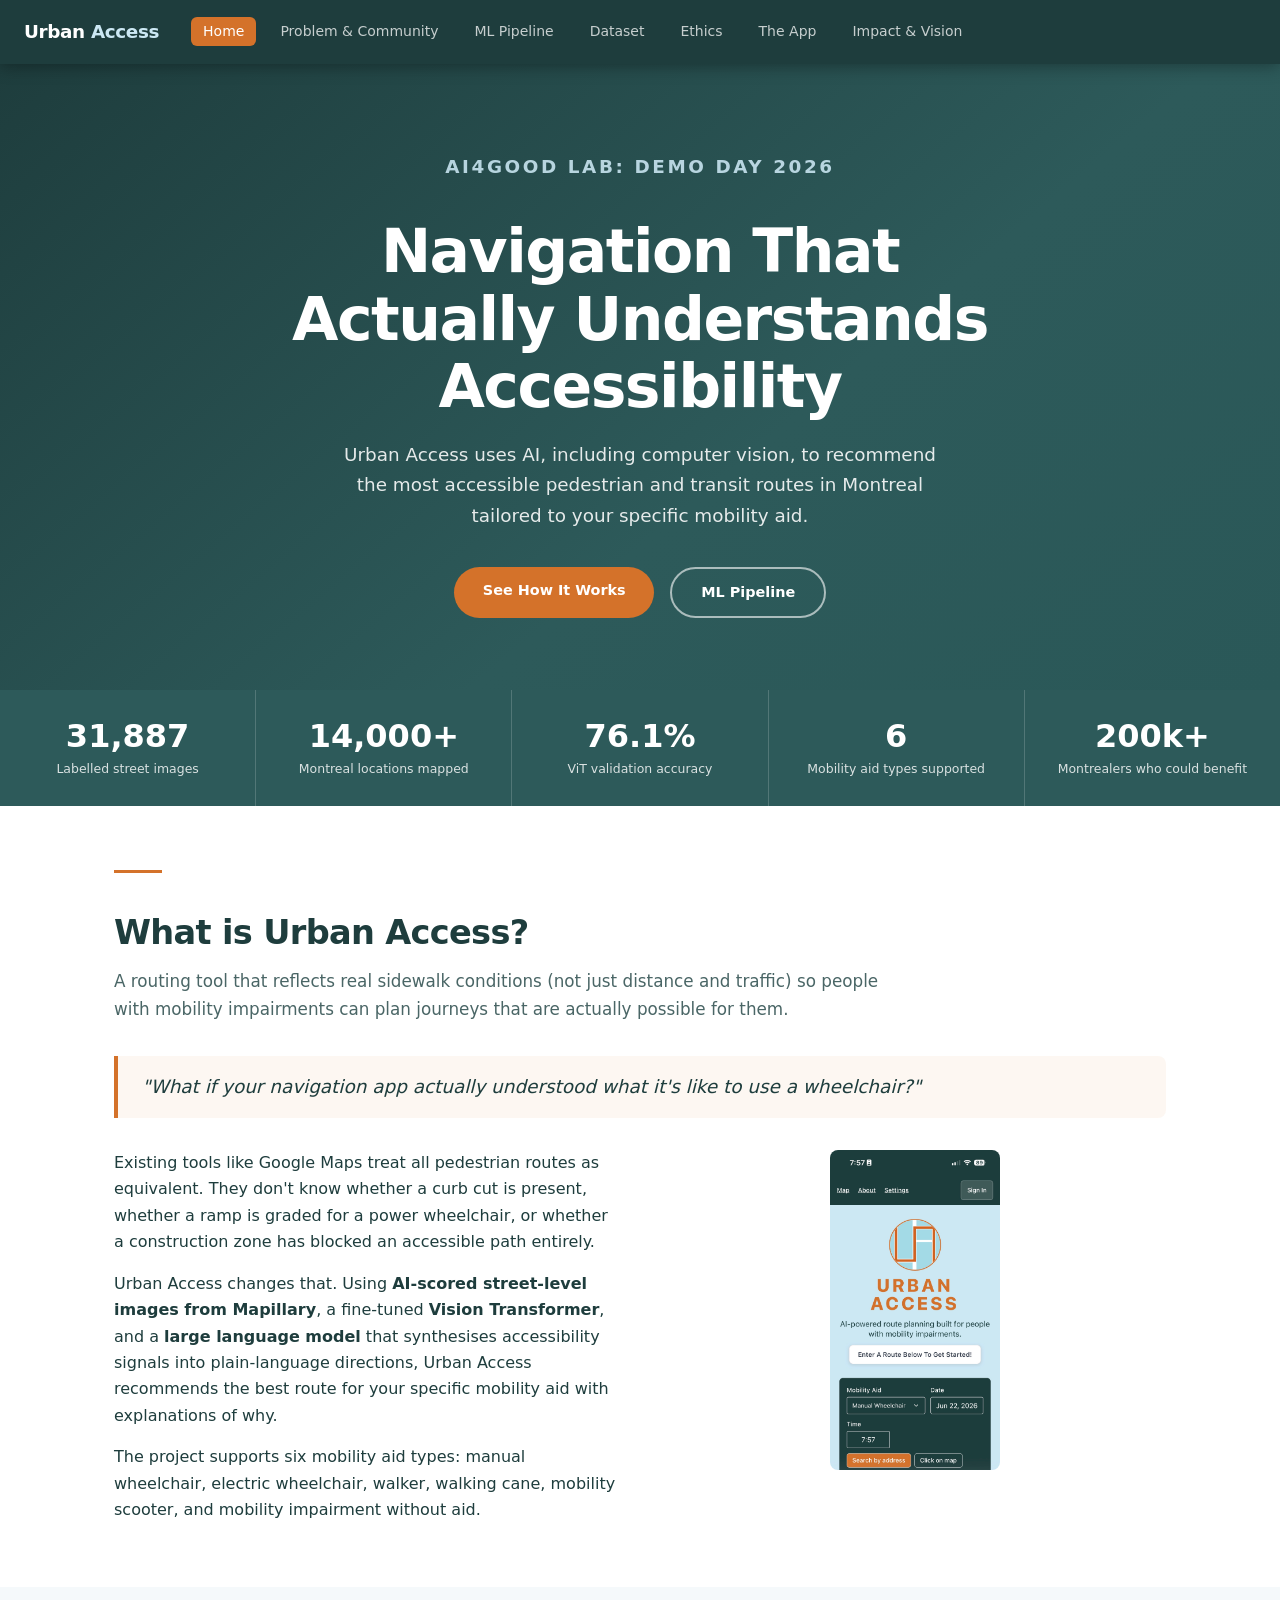
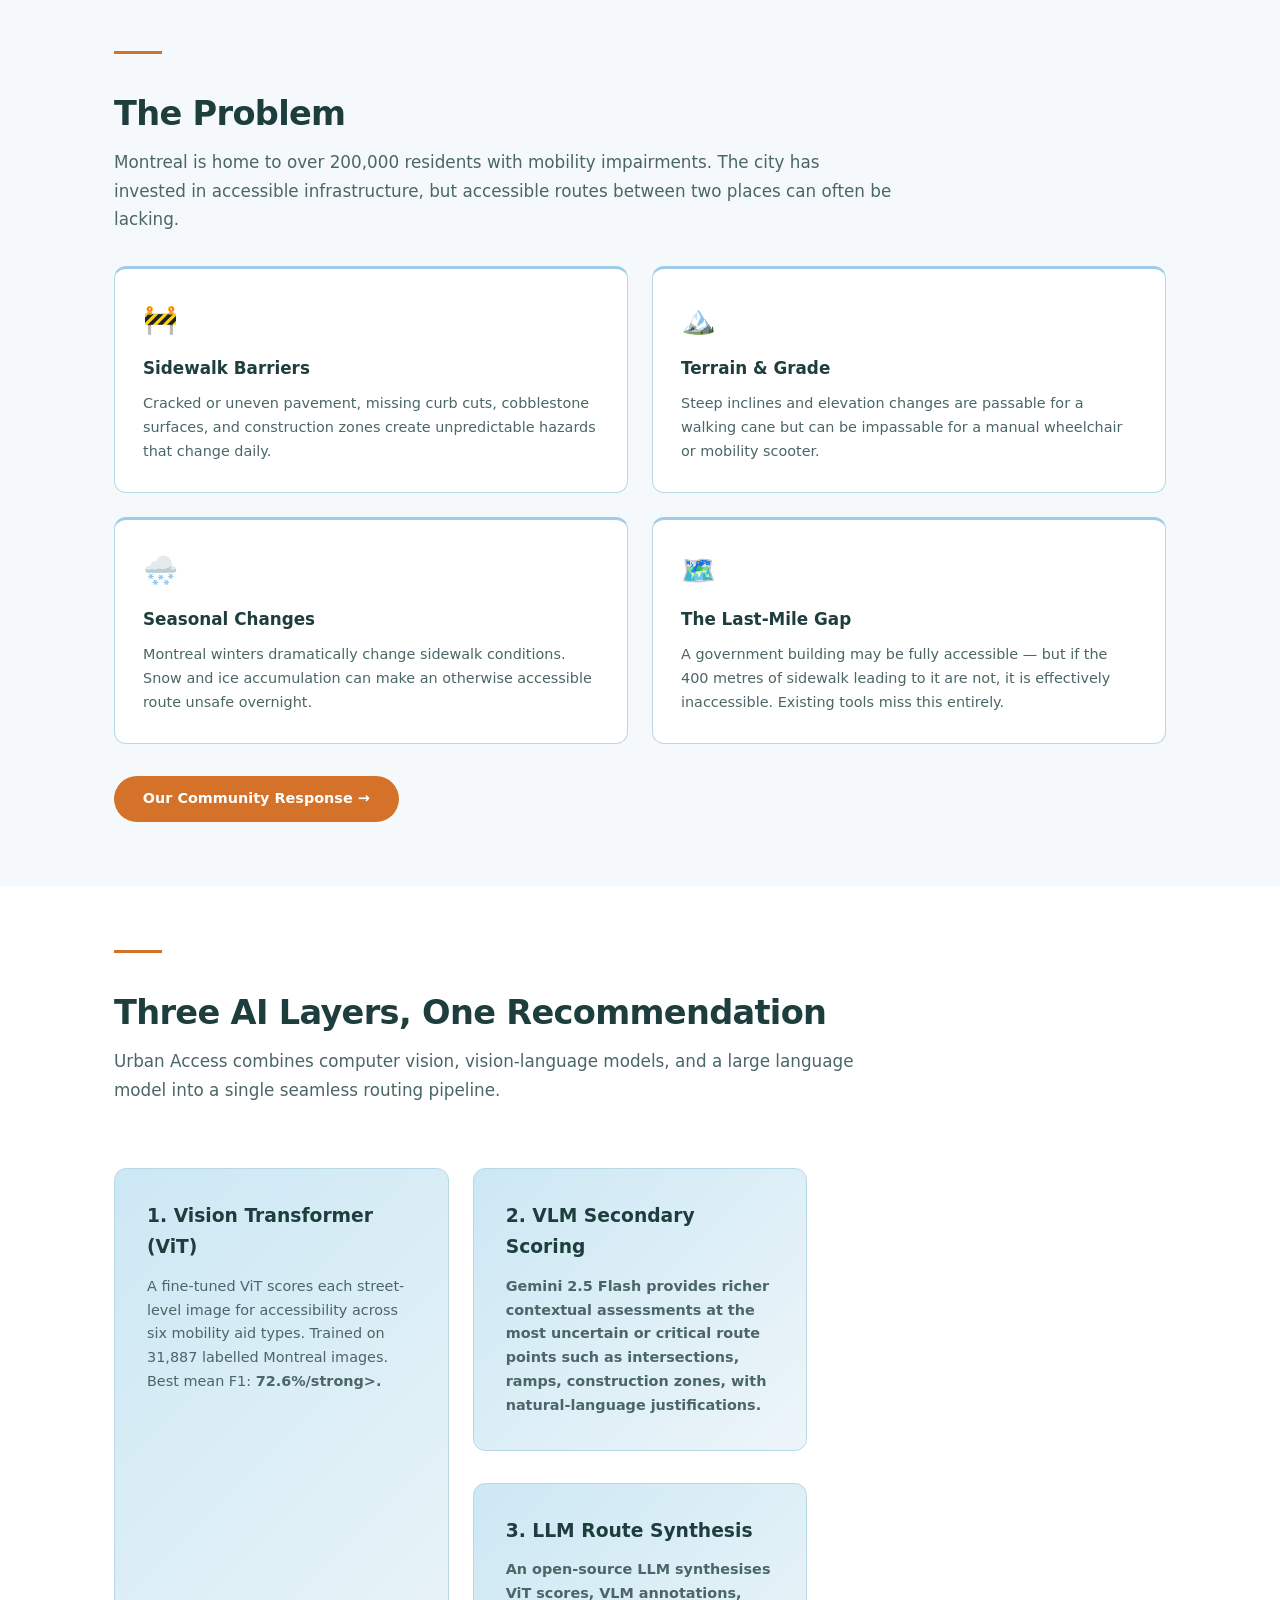
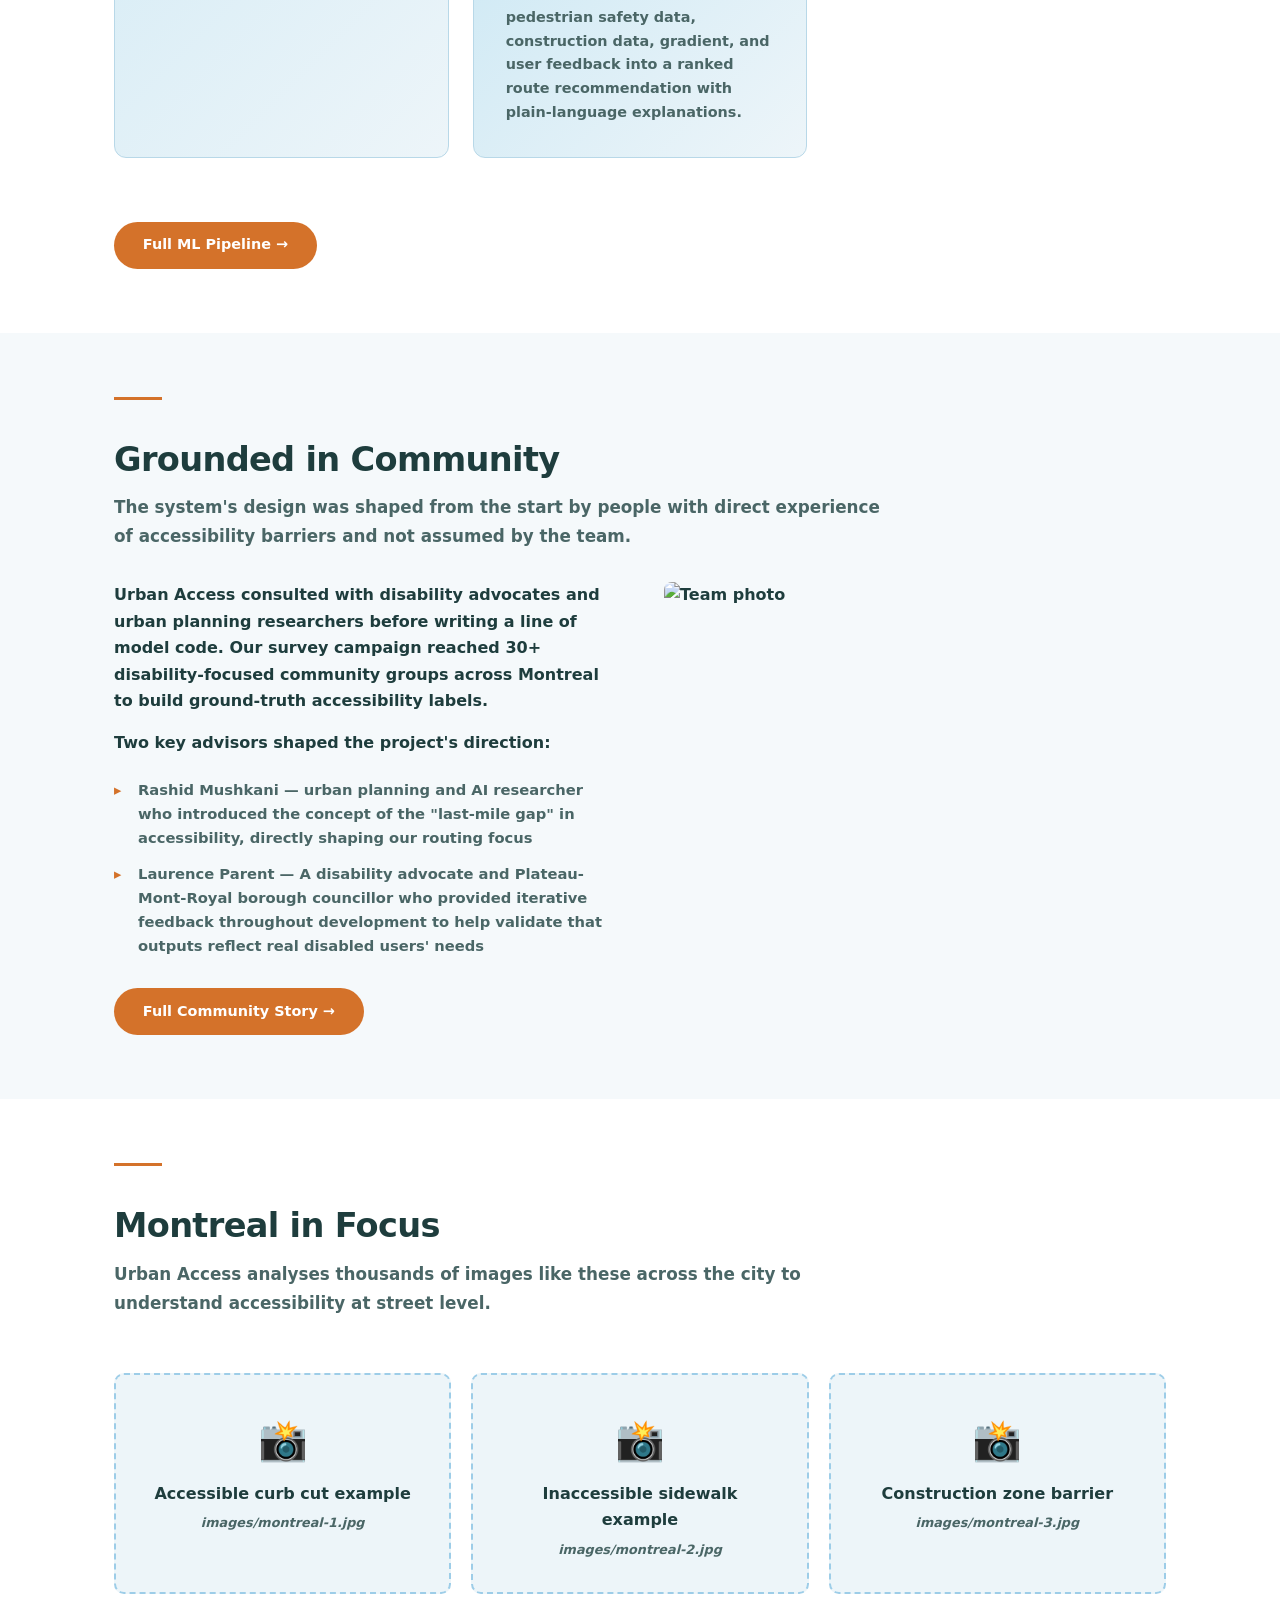
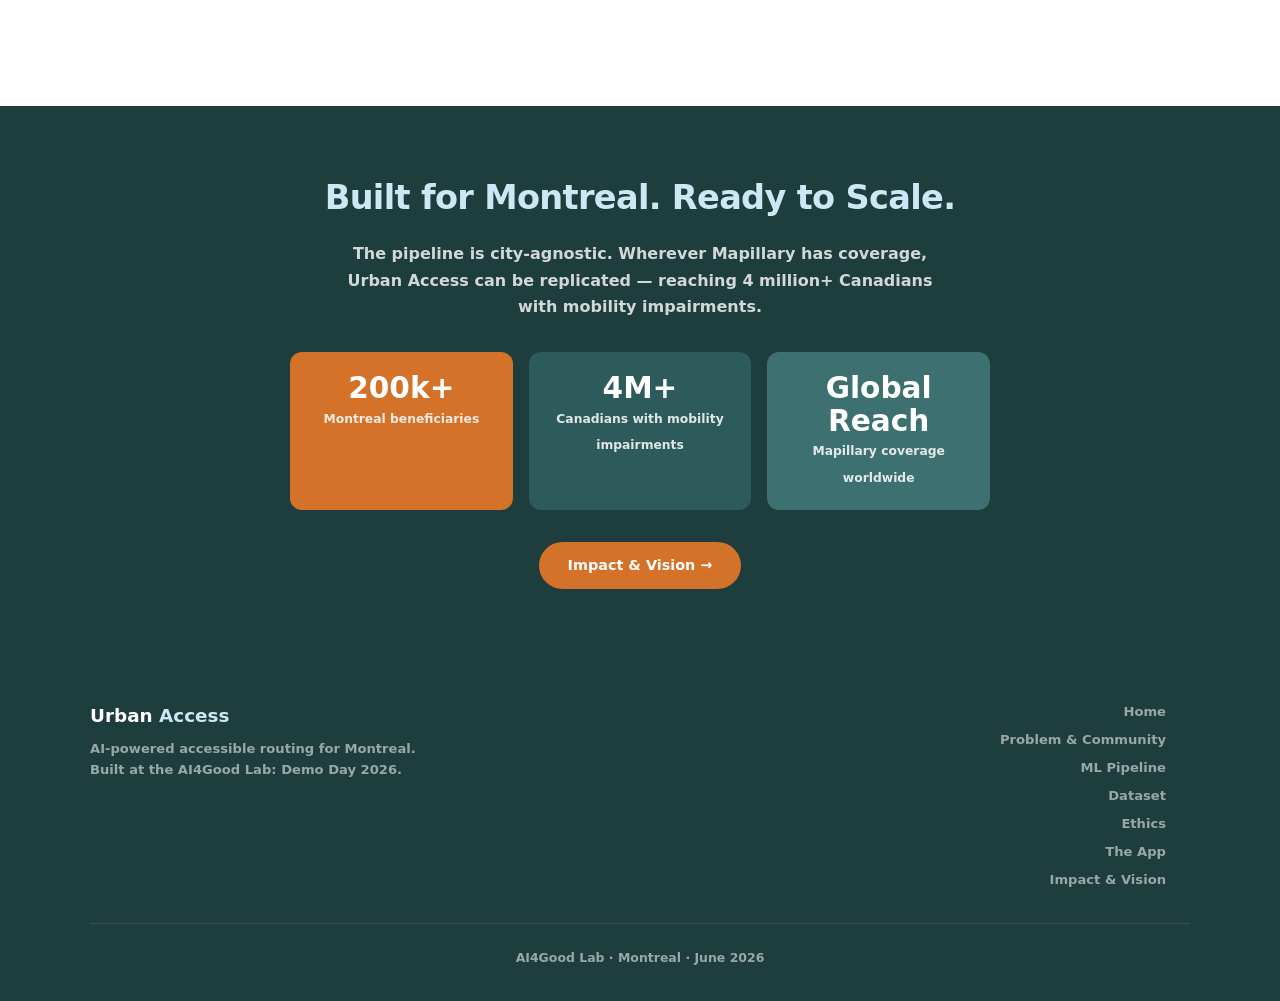
==== docs/index.html @ 79d86d1a "changed formatting on main page" ====
<!DOCTYPE html>
<html lang="en">
<head>
  <meta charset="UTF-8">
  <meta name="viewport" content="width=device-width, initial-scale=1.0">
  <title>Urban Access: AI-Powered Accessible Routing for Montreal</title>
  <link rel="stylesheet" href="main.css">
</head>
<body>

<nav>
  <a href="index.html" class="brand">Urban <span>Access</span></a>
  <ul class="nav-links" id="navLinks">
    <li><a href="index.html" class="active">Home</a></li>
    <li><a href="community.html">Problem &amp; Community</a></li>
    <li><a href="pipeline.html">ML Pipeline</a></li>
    <li><a href="dataset.html">Dataset</a></li>
    <li><a href="ethics.html">Ethics</a></li>
    <li><a href="application.html">The App</a></li>
    <li><a href="impact.html">Impact &amp; Vision</a></li>
  </ul>
  <button class="hamburger" id="hamburger" aria-label="Toggle menu">&#9776;</button>
</nav>

<main>

  <!-- ── HERO ── -->
  <section class="hero">
    <div class="hero-inner">
      <p class="hero-eyebrow">AI4Good Lab: Demo Day 2026</p>
      <h1>Navigation That Actually Understands Accessibility</h1>
      <p>Urban Access uses AI, including computer vision, to recommend the most accessible pedestrian and transit routes in Montreal tailored to your specific mobility aid.</p>
      <div class="hero-btns">
        <a href="application.html" class="btn btn-orange">See How It Works</a>
        <a href="pipeline.html"    class="btn btn-outline">ML Pipeline</a>
      </div>
    </div>
  </section>

  <!-- ── STATS BAR ── -->
  <div class="stats-bar">
    <div class="stat-item"><span class="num">31,887</span><span class="lbl">Labelled street images</span></div>
    <div class="stat-item"><span class="num">14,000+</span><span class="lbl">Montreal locations mapped</span></div>
    <div class="stat-item"><span class="num">76.1%</span><span class="lbl">ViT validation accuracy</span></div>
    <div class="stat-item"><span class="num">6</span><span class="lbl">Mobility aid types supported</span></div>
    <div class="stat-item"><span class="num">200k+</span><span class="lbl">Montrealers who could benefit</span></div>
  </div>

  <!-- ── WHAT IS URBAN ACCESS ── -->
  <section class="section">
    <div class="container">
      <hr class="section-rule">
      <h2 class="section-title">What is Urban Access?</h2>
      <p class="lead">A routing tool that reflects real sidewalk conditions (not just distance and traffic) so people with mobility impairments can plan journeys that are actually possible for them.</p>

      <div class="pull-quote">
        "What if your navigation app actually understood what it's like to use a wheelchair?"
      </div>

      <div class="two-col">
        <div>
          <p>Existing tools like Google Maps treat all pedestrian routes as equivalent. They don't know whether a curb cut is present, whether a ramp is graded for a power wheelchair, or whether a construction zone has blocked an accessible path entirely.</p>
          <p>Urban Access changes that. Using <strong>AI-scored street-level images from Mapillary</strong>, a fine-tuned <strong>Vision Transformer</strong>, and a <strong>large language model</strong> that synthesises accessibility signals into plain-language directions, Urban Access recommends the best route for your specific mobility aid with explanations of why.</p>
          <p>The project supports six mobility aid types: manual wheelchair, electric wheelchair, walker, walking cane, mobility scooter, and mobility impairment without aid.</p>
        </div>
        <div>
          <img src="images/app-screenshot.jpg" alt="App screenshot showing route recommendation" style="width:auto;max-width:100%;max-height:320px;border-radius:8px;display:block;margin:0 auto;">
        </div>
      </div>
    </div>
  </section>

  <!-- ── THE PROBLEM ── -->
  <section class="section section-alt">
    <div class="container">
      <hr class="section-rule">
      <h2 class="section-title">The Problem</h2>
      <p class="lead">Montreal is home to over 200,000 residents with mobility impairments. The city has invested in accessible infrastructure, but accessible routes between two places can often be lacking.</p>

      <div class="cards" style="grid-template-columns: repeat(2, 1fr)">
        <div class="card">
          <span class="card-icon">🚧</span>
          <h3>Sidewalk Barriers</h3>
          <p>Cracked or uneven pavement, missing curb cuts, cobblestone surfaces, and construction zones create unpredictable hazards that change daily.</p>
        </div>
        <div class="card">
          <span class="card-icon">🏔️</span>
          <h3>Terrain & Grade</h3>
          <p>Steep inclines and elevation changes are passable for a walking cane but can be impassable for a manual wheelchair or mobility scooter.</p>
        </div>
        <div class="card">
          <span class="card-icon">🌨️</span>
          <h3>Seasonal Changes</h3>
          <p>Montreal winters dramatically change sidewalk conditions. Snow and ice accumulation can make an otherwise accessible route unsafe overnight.</p>
        </div>
        <div class="card">
          <span class="card-icon">🗺️</span>
          <h3>The Last-Mile Gap</h3>
          <p>A government building may be fully accessible — but if the 400 metres of sidewalk leading to it are not, it is effectively inaccessible. Existing tools miss this entirely.</p>
        </div>
      </div>

      <p class="mt-4"><a href="community.html" class="btn btn-orange" style="display:inline-block">Our Community Response &rarr;</a></p>
    </div>
  </section>

  <!-- ── THREE AI LAYERS ── -->
  <section class="section">
    <div class="container">
      <hr class="section-rule">
      <h2 class="section-title">Three AI Layers, One Recommendation</h2>
      <p class="lead">Urban Access combines computer vision, vision-language models, and a large language model into a single seamless routing pipeline.</p>

      <div class="three-col mt-3">
        <div class="highlight-band">
          <h3>1. Vision Transformer (ViT)</h3>
          <p style="font-size:0.9rem;color:var(--text-muted)">A fine-tuned ViT scores each street-level image for accessibility across six mobility aid types. Trained on 31,887 labelled Montreal images. Best mean F1: <strong>72.6%/strong>.</p>
        </div>
        <div class="highlight-band">
          <h3>2. VLM Secondary Scoring</h3>
          <p style="font-size:0.9rem;color:var(--text-muted)">Gemini 2.5 Flash provides richer contextual assessments at the most uncertain or critical route points such as intersections, ramps, construction zones, with natural-language justifications.</p>
        </div>
        <div class="highlight-band">
          <h3>3. LLM Route Synthesis</h3>
          <p style="font-size:0.9rem;color:var(--text-muted)">An open-source LLM synthesises ViT scores, VLM annotations, pedestrian safety data, construction data, gradient, and user feedback into a ranked route recommendation with plain-language explanations.</p>
        </div>
      </div>

      <p class="mt-4"><a href="pipeline.html" class="btn btn-orange" style="display:inline-block">Full ML Pipeline &rarr;</a></p>
    </div>
  </section>

  <!-- ── COMMUNITY GROUNDING ── -->
  <section class="section section-alt">
    <div class="container">
      <hr class="section-rule">
      <h2 class="section-title">Grounded in Community</h2>
      <p class="lead">The system's design was shaped from the start by people with direct experience of accessibility barriers and not assumed by the team.</p>

      <div class="two-col">
        <div>
          <p>Urban Access consulted with disability advocates and urban planning researchers before writing a line of model code. Our survey campaign reached <strong>30+ disability-focused community groups</strong> across Montreal to build ground-truth accessibility labels.</p>
          <p>Two key advisors shaped the project's direction:</p>
          <ul class="styled-list mt-2">
            <li><strong>Rashid Mushkani</strong> — urban planning and AI researcher who introduced the concept of the "last-mile gap" in accessibility, directly shaping our routing focus</li>
            <li><strong>Laurence Parent</strong> — A disability advocate and Plateau-Mont-Royal borough councillor who provided iterative feedback throughout development to help validate that outputs reflect real disabled users' needs</li>
          </ul>
          <p class="mt-3"><a href="community.html" class="btn btn-orange" style="display:inline-block">Full Community Story &rarr;</a></p>
        </div>
        <div>
          <img src="images/Team_Photo.JPG" alt="Team photo" style="width:100%;border-radius:8px;display:block;">
        </div>
      </div>
    </div>
  </section>

  <!-- ── PHOTO GALLERY PLACEHOLDER ── -->
  <section class="section">
    <div class="container">
      <hr class="section-rule">
      <h2 class="section-title">Montreal in Focus</h2>
      <p class="lead">Urban Access analyses thousands of images like these across the city to understand accessibility at street level.</p>
      <div class="img-grid">
        <div class="img-placeholder" style="padding:2rem">
          <span class="ph-icon">📸</span>
          <p class="ph-title">Accessible curb cut example</p>
          <p class="ph-hint">images/montreal-1.jpg</p>
        </div>
        <div class="img-placeholder" style="padding:2rem">
          <span class="ph-icon">📸</span>
          <p class="ph-title">Inaccessible sidewalk example</p>
          <p class="ph-hint">images/montreal-2.jpg</p>
        </div>
        <div class="img-placeholder" style="padding:2rem">
          <span class="ph-icon">📸</span>
          <p class="ph-title">Construction zone barrier</p>
          <p class="ph-hint">images/montreal-3.jpg</p>
        </div>
      </div>
    </div>
  </section>

  <!-- ── IMPACT TEASER ── -->
  <section class="section section-dark">
    <div class="container text-center">
      <h2 class="section-title">Built for Montreal. Ready to Scale.</h2>
      <p style="opacity:0.8;max-width:600px;margin:1rem auto 2rem">The pipeline is city-agnostic. Wherever Mapillary has coverage, Urban Access can be replicated — reaching 4 million+ Canadians with mobility impairments.</p>
      <div class="metric-highlights" style="max-width:700px;margin:0 auto 2rem">
        <div class="metric-box warm"><span class="val">200k+</span><span class="lbl">Montreal beneficiaries</span></div>
        <div class="metric-box alt"><span class="val">4M+</span><span class="lbl">Canadians with mobility impairments</span></div>
        <div class="metric-box"><span class="val">Global Reach</span><span class="lbl">Mapillary coverage worldwide</span></div>
      </div>
      <a href="impact.html" class="btn btn-orange">Impact &amp; Vision &rarr;</a>
    </div>
  </section>

</main>

<footer>
  <div class="footer-inner">
    <div>
      <span class="brand">Urban <span>Access</span></span>
      <p>AI-powered accessible routing for Montreal.<br>Built at the AI4Good Lab: Demo Day 2026.</p>
    </div>
    <nav>
      <a href="index.html">Home</a>
      <a href="community.html">Problem &amp; Community</a>
      <a href="pipeline.html">ML Pipeline</a>
      <a href="dataset.html">Dataset</a>
      <a href="ethics.html">Ethics</a>
      <a href="application.html">The App</a>
      <a href="impact.html">Impact &amp; Vision</a>
    </nav>
  </div>
  <div class="footer-copyright">AI4Good Lab &middot; Montreal &middot; June 2026</div>
</footer>

<script>
  document.getElementById('hamburger').addEventListener('click', function() {
    document.getElementById('navLinks').classList.toggle('open');
  });
</script>
</body>
</html>
---- docs/main.css ----
/* ── Urban Access Website — Shared Styles v2 ── */

:root {
  --teal-dark:   #1e3d3d;
  --teal-mid:    #2d5a5a;
  --teal-light:  #3d7070;
  --sky:         #cce8f4;
  --sky-dark:    #9dcde8;
  --orange:      #d4722a;
  --orange-dark: #b5611e;
  --bg-warm:     #f5f9fb;
  --bg-off:      #edf5f9;
  --text:        #1e3d3d;
  --text-muted:  #4a6666;
  --border:      #b8d8e8;
  --white:       #ffffff;
  --nav-h:       64px;
  --max-w:       1100px;
}

*, *::before, *::after { box-sizing: border-box; margin: 0; padding: 0; }
html { scroll-behavior: smooth; }

body {
  font-family: 'Segoe UI', system-ui, -apple-system, BlinkMacSystemFont, sans-serif;
  color: var(--text);
  background: var(--white);
  line-height: 1.65;
}

/* ── NAV ── */
nav {
  position: fixed;
  top: 0; left: 0; right: 0;
  height: var(--nav-h);
  background: var(--teal-dark);
  z-index: 200;
  display: flex;
  align-items: center;
  justify-content: flex-start;
  gap: 2rem;
  padding: 0 1.5rem;
  box-shadow: 0 2px 16px rgba(0,0,0,0.35);
}

nav .brand {
  font-size: 1.15rem;
  font-weight: 800;
  color: white;
  text-decoration: none;
  letter-spacing: -0.02em;
  white-space: nowrap;
  flex-shrink: 0;
}
nav .brand span { color: var(--sky); }

.nav-links {
  display: flex;
  align-items: center;
  gap: 0.75rem;
  list-style: none;
  padding: 0;
  margin: 0;
}

.nav-links a {
  color: rgba(255,255,255,0.75);
  text-decoration: none;
  font-size: 0.875rem;
  font-weight: 500;
  padding: 0.4rem 0.75rem;
  border-radius: 6px;
  transition: color 0.2s, background 0.2s;
  white-space: nowrap;
}
.nav-links a:hover  { color: white; background: rgba(255,255,255,0.12); }
.nav-links a.active { color: white; background: var(--orange); }

.hamburger {
  display: none;
  background: none;
  border: none;
  cursor: pointer;
  padding: 0.4rem;
  margin-left: 1rem;
  color: white;
  font-size: 1.5rem;
  line-height: 1;
}

/* ── LAYOUT ── */
main { padding-top: var(--nav-h); }

.container {
  max-width: var(--max-w);
  margin: 0 auto;
  padding: 0 1.5rem;
}

.section      { padding: 4rem 0; }
.section-sm   { padding: 2.5rem 0; }
.section-alt  { background: var(--bg-warm); }
.section-dark { background: var(--teal-dark); color: white; }
.section-sky  { background: var(--sky); }

/* ── HERO ── */
.hero {
  background: linear-gradient(140deg, var(--teal-dark) 0%, var(--teal-mid) 60%, #2a5858 100%);
  color: white;
  padding: 5.5rem 1.5rem 4.5rem;
  text-align: center;
}

.hero-inner { max-width: 760px; margin: 0 auto; }

.hero-eyebrow {
  font-size: 0.78rem;
  font-weight: 800;
  letter-spacing: 0.14em;
  text-transform: uppercase;
  color: var(--sky);
  margin-bottom: 1.1rem;
}

.hero h1 {
  font-size: clamp(2.25rem, 5vw, 3.75rem);
  font-weight: 800;
  line-height: 1.12;
  margin-bottom: 1.25rem;
  letter-spacing: -0.025em;
}

.hero p {
  font-size: 1.15rem;
  opacity: 0.88;
  max-width: 620px;
  margin: 0 auto 2.25rem;
}

.hero-btns { display: flex; gap: 1rem; justify-content: center; flex-wrap: wrap; }

.btn {
  display: inline-block;
  padding: 0.72rem 1.8rem;
  border-radius: 50px;
  font-weight: 700;
  font-size: 0.9rem;
  text-decoration: none;
  cursor: pointer;
  border: none;
  transition: transform 0.18s, box-shadow 0.18s, background 0.18s;
}
.btn:hover { transform: translateY(-2px); box-shadow: 0 6px 22px rgba(0,0,0,0.28); }

.btn-orange  { background: var(--orange);  color: white; }
.btn-orange:hover { background: var(--orange-dark); }
.btn-outline { background: transparent; color: white; border: 2px solid rgba(255,255,255,0.6); }

.hero-sub {
  margin-top: 2rem;
  font-size: 0.8rem;
  opacity: 0.55;
  letter-spacing: 0.05em;
}

/* ── PAGE HERO (inner pages) ── */
.page-hero {
  background: linear-gradient(120deg, var(--teal-dark) 0%, var(--teal-mid) 100%);
  color: white;
  padding: 3.25rem 1.5rem 2.75rem;
  text-align: center;
}
.page-hero h1 {
  font-size: clamp(1.8rem, 4vw, 2.75rem);
  font-weight: 800;
  margin-bottom: 0.65rem;
  letter-spacing: -0.02em;
}
.page-hero p { font-size: 1rem; opacity: 0.82; max-width: 600px; margin: 0 auto; }

/* ── STATS BAR ── */
.stats-bar {
  display: flex;
  flex-wrap: wrap;
  background: var(--teal-mid);
}
.stat-item {
  flex: 1;
  min-width: 150px;
  padding: 1.5rem 1.25rem;
  text-align: center;
  color: white;
  border-right: 1px solid rgba(255,255,255,0.18);
}
.stat-item:last-child { border-right: none; }
.stat-item .num { font-size: 2rem; font-weight: 800; display: block; line-height: 1.2; padding-top: 0.1em; }
.stat-item .lbl { font-size: 0.78rem; opacity: 0.82; margin-top: 0.2rem; }

/* ── SECTION TYPOGRAPHY ── */
h2.section-title {
  font-size: clamp(1.5rem, 3vw, 2.1rem);
  font-weight: 700;
  color: var(--teal-dark);
  margin-bottom: 0.4rem;
  letter-spacing: -0.02em;
}
.section-dark h2.section-title { color: var(--sky); }

h3.subsection {
  font-size: 1.1rem;
  font-weight: 700;
  color: var(--teal-light);
  margin: 2rem 0 0.75rem;
}

.lead {
  font-size: 1.05rem;
  color: var(--text-muted);
  max-width: 780px;
  margin-bottom: 2rem;
  line-height: 1.7;
}

.section-rule {
  border: none;
  border-top: 3px solid var(--orange);
  width: 48px;
  margin: 0 0 2rem;
}

p { margin-bottom: 0.95rem; }
p:last-child { margin-bottom: 0; }

/* ── CARDS ── */
.cards {
  display: grid;
  grid-template-columns: repeat(auto-fit, minmax(260px, 1fr));
  gap: 1.5rem;
  margin-top: 2rem;
}

.card {
  background: white;
  border: 1px solid var(--border);
  border-radius: 12px;
  padding: 1.75rem;
  transition: box-shadow 0.2s, transform 0.2s;
  border-top: 3px solid var(--sky-dark);
}
.card:hover { box-shadow: 0 6px 24px rgba(30,61,61,0.12); transform: translateY(-2px); }
.card-icon  { font-size: 1.75rem; margin-bottom: 0.75rem; display: block; }
.card h3    { color: var(--teal-dark); font-size: 1.05rem; margin-bottom: 0.6rem; }
.card p     { font-size: 0.9rem; color: var(--text-muted); }



/* ── IMAGE PLACEHOLDERS ── */
.img-placeholder {
  background: var(--bg-off);
  border: 2px dashed var(--sky-dark);
  border-radius: 10px;
  padding: 3.5rem 2rem;
  text-align: center;
  color: var(--text-muted);
  margin: 1.5rem 0;
}
.img-placeholder .ph-icon  { font-size: 2.5rem; display: block; margin-bottom: 0.5rem; }
.img-placeholder .ph-title { font-weight: 700; color: var(--teal-dark); margin-bottom: 0.3rem; }
.img-placeholder .ph-hint  { font-size: 0.8rem; color: var(--text-muted); font-style: italic; }

.img-grid {
  display: grid;
  grid-template-columns: repeat(auto-fit, minmax(240px, 1fr));
  gap: 1.25rem;
  margin: 1.5rem 0;
}
.img-actual {
  width: 100%;
  height: 200px;
  object-fit: cover;
  border-radius: 10px;
  display: block;
  border: 1px solid var(--border);
}
.survey-figure {
  margin: 0;
}
.survey-chart {
  width: 100%;
  max-height: 320px;
  height: auto;
  object-fit: contain;
  border-radius: 10px;
  border: 1px solid var(--border);
  display: block;
}
.survey-figure figcaption {
  font-size: 0.85rem;
  color: var(--text-muted);
  margin-top: 0.6rem;
  font-style: italic;
}

/* ── LAYOUT GRIDS ── */
.two-col   { display: grid; grid-template-columns: 1fr 1fr; gap: 3rem; align-items: start; }
.three-col { display: grid; grid-template-columns: repeat(3,1fr); gap: 1.5rem; }

/* ── TABLES ── */
.table-wrap { overflow-x: auto; margin: 1.5rem 0; border-radius: 8px; border: 1px solid var(--border); }

.data-table {
  width: 100%;
  border-collapse: collapse;
  font-size: 0.875rem;
  min-width: 380px;
}
.data-table th {
  background: var(--teal-dark);
  color: white;
  padding: 0.75rem 1rem;
  text-align: left;
  font-weight: 600;
  white-space: nowrap;
}
.data-table th:first-child { border-radius: 0; }
.data-table td {
  padding: 0.6rem 1rem;
  border-bottom: 1px solid var(--border);
  vertical-align: top;
}
.data-table tr:last-child td { border-bottom: none; }
.data-table tr:nth-child(even) td { background: var(--bg-warm); }
.data-table td:first-child { font-weight: 600; color: var(--teal-mid); }
.row-highlight td { background: rgba(204,232,244,0.5) !important; }
.row-highlight td:first-child { color: var(--orange) !important; }

/* ── STEPS / FLOW ── */
.steps { list-style: none; margin: 2rem 0; }

.step {
  display: flex;
  gap: 1.25rem;
  margin-bottom: 1.25rem;
  align-items: flex-start;
  padding: 1.1rem 1.4rem;
  border-radius: 12px;
  border: 2px solid var(--border);
  background: rgba(255,255,255,0.35);
}

.steps .step:nth-child(1),
.steps .step:nth-child(4) {
  background: rgba(212, 114, 42, 0.13);
  border-color: rgba(212, 114, 42, 0.60);
}
.steps .step:nth-child(2),
.steps .step:nth-child(5) {
  background: rgba(157, 205, 232, 0.30);
  border-color: rgba(157, 205, 232, 0.85);
}
.steps .step:nth-child(3),
.steps .step:nth-child(6) {
  background: rgba(45, 90, 90, 0.10);
  border-color: rgba(45, 90, 90, 0.55);
}
.step-num {
  min-width: 2.5rem;
  height: 2.5rem;
  background: var(--orange);
  color: white;
  border-radius: 50%;
  display: flex;
  align-items: center;
  justify-content: center;
  font-weight: 800;
  font-size: 1rem;
  flex-shrink: 0;
  box-shadow: 0 3px 10px rgba(212,114,42,0.35);
}
.step-body h4 { color: var(--teal-dark); font-size: 1rem; margin-bottom: 0.3rem; }
.step-body p  { font-size: 0.9rem; color: var(--text-muted); margin: 0; }

/* ── INFO / FORMULA BOXES ── */
.info-box {
  background: var(--bg-off);
  border: 1px solid var(--border);
  border-radius: 10px;
  padding: 1.5rem;
  margin: 1.5rem 0;
}

.formula-box {
  background: var(--teal-dark);
  color: var(--sky);
  border-radius: 10px;
  padding: 1.5rem;
  font-family: 'Courier New', Courier, monospace;
  font-size: 0.92rem;
  margin: 1.5rem 0;
  overflow-x: auto;
}
.formula-line { margin-bottom: 0.45rem; }
.formula-line:last-of-type { margin-bottom: 0; }
.formula-caption {
  font-family: 'Segoe UI', system-ui, sans-serif;
  font-size: 0.78rem;
  color: rgba(204,232,244,0.6);
  margin-top: 0.85rem;
  font-style: italic;
  border-top: 1px solid rgba(204,232,244,0.18);
  padding-top: 0.6rem;
}

.pull-quote {
  font-size: 1.15rem;
  font-style: italic;
  color: var(--teal-dark);
  border-left: 4px solid var(--orange);
  padding: 1rem 1.5rem;
  margin: 2rem 0;
  background: rgba(212,114,42,0.06);
  border-radius: 0 8px 8px 0;
}

.highlight-band {
  background: linear-gradient(135deg, var(--sky), var(--bg-off));
  border-radius: 12px;
  padding: 2rem;
  margin: 2rem 0;
  border: 1px solid var(--border);
}
.highlight-band h3 { color: var(--teal-dark); margin-bottom: 0.75rem; }

/* ── METRIC HIGHLIGHTS ── */
.metric-highlights {
  display: grid;
  grid-template-columns: repeat(auto-fit, minmax(155px, 1fr));
  gap: 1rem;
  margin: 2rem 0;
}
.metric-box {
  background: var(--teal-light);
  color: white;
  border-radius: 12px;
  padding: 1.25rem 1rem;
  text-align: center;
}
.metric-box.alt  { background: var(--teal-mid); }
.metric-box.warm { background: var(--orange); }
.metric-box .val { font-size: 1.85rem; font-weight: 800; display: block; line-height: 1.1; }
.metric-box .lbl { font-size: 0.77rem; opacity: 0.86; margin-top: 0.25rem; }

/* ── PERSON CARDS ── */
.people-grid {
  display: grid;
  grid-template-columns: 1fr;
  gap: 1.5rem;
  margin-top: 2rem;
}
.person-card {
  background: white;
  border: 1px solid var(--border);
  border-radius: 12px;
  padding: 1.75rem;
  border-top: 3px solid var(--orange);
  display: flex;
  gap: 1.5rem;
  align-items: flex-start;
}
.person-photo {
  width: 140px;
  height: 140px;
  flex-shrink: 0;
  border-radius: 50%;
  background: var(--sky);
  border: 3px solid var(--teal-mid);
  display: flex;
  align-items: center;
  justify-content: center;
  font-size: 2rem;
  overflow: hidden;
}
.person-info { flex: 1; min-width: 0; }
.person-photo img { width: 100%; height: 100%; object-fit: cover; }
.person-card h4 { color: var(--teal-dark); font-size: 1rem; margin-bottom: 0.2rem; }
.person-card .person-role { font-size: 0.8rem; color: var(--orange); margin-bottom: 0.75rem; font-weight: 600; }
.person-card p { font-size: 0.88rem; color: var(--text-muted); }

/* ── ROADMAP ── */
.roadmap { border-left: 3px solid var(--sky-dark); margin: 2rem 0; padding-left: 2rem; }
.roadmap-item { margin-bottom: 2rem; position: relative; }
.roadmap-item::before {
  content: '';
  position: absolute;
  left: -2.6rem;
  top: 0.3rem;
  width: 1rem;
  height: 1rem;
  border-radius: 50%;
  background: var(--orange);
  border: 3px solid var(--sky-dark);
}
.roadmap-item .phase-label {
  font-size: 0.68rem;
  font-weight: 800;
  text-transform: uppercase;
  letter-spacing: 0.1em;
  color: var(--orange);
  margin-bottom: 0.2rem;
}
.roadmap-item h4 { color: var(--teal-dark); font-size: 0.95rem; margin-bottom: 0.2rem; }
.roadmap-item p  { font-size: 0.87rem; color: var(--text-muted); }

/* ── LISTS ── */
.styled-list { list-style: none; margin: 0.75rem 0; }
.styled-list li {
  padding: 0.35rem 0 0.35rem 1.5rem;
  position: relative;
  font-size: 0.92rem;
  color: var(--text-muted);
}
.styled-list li::before { content: "▸"; position: absolute; left: 0; color: var(--orange); }

.check-list { list-style: none; margin: 0.75rem 0; }
.check-list li {
  padding: 0.35rem 0 0.35rem 1.75rem;
  position: relative;
  font-size: 0.92rem;
}
.check-list li::before { content: "✓"; position: absolute; left: 0; color: var(--teal-mid); font-weight: 800; }

/* ── FOOTER ── */
footer {
  background: var(--teal-dark);
  color: rgba(255,255,255,0.55);
  padding: 3rem 1.5rem 2rem;
}
.footer-inner {
  max-width: var(--max-w);
  margin: 0 auto;
  display: grid;
  grid-template-columns: 1fr auto;
  gap: 2rem;
  align-items: start;
}
footer .brand { font-size: 1.15rem; font-weight: 800; color: white; margin-bottom: 0.4rem; display: block; }
footer .brand span { color: var(--sky); }
footer p { font-size: 0.82rem; line-height: 1.6; }
footer nav { position: static; height: auto; z-index: auto; display: flex; flex-direction: column; gap: 0.4rem; align-items: flex-end; box-shadow: none; }
footer nav a { color: rgba(255,255,255,0.55); text-decoration: none; font-size: 0.82rem; transition: color 0.2s; }
footer nav a:hover { color: white; }
.footer-copyright {
  max-width: var(--max-w);
  margin: 2rem auto 0;
  padding-top: 1.5rem;
  border-top: 1px solid rgba(255,255,255,0.1);
  font-size: 0.78rem;
  text-align: center;
}

/* ── RESPONSIVE ── */
@media (max-width: 840px) {
  .two-col   { grid-template-columns: 1fr; gap: 2rem; }
  .three-col { grid-template-columns: 1fr; }
  .footer-inner { grid-template-columns: 1fr; }
  footer nav { align-items: flex-start; flex-direction: row; flex-wrap: wrap; gap: 1rem; }
  .person-card { flex-direction: column; }
}

@media (max-width: 680px) {
  .hamburger { display: block; }
  .nav-links {
    display: none;
    position: fixed;
    top: var(--nav-h);
    left: 0; right: 0;
    background: var(--teal-dark);
    flex-direction: column;
    padding: 1rem;
    gap: 0.25rem;
    border-top: 1px solid rgba(255,255,255,0.1);
    box-shadow: 0 8px 24px rgba(0,0,0,0.45);
    z-index: 199;
  }
  .nav-links.open { display: flex; }
  .nav-links a { padding: 0.65rem 1rem; border-radius: 8px; }
  .stat-item { min-width: 50%; }
  .metric-highlights { grid-template-columns: repeat(2,1fr); }
}

/* ── MAP PANEL ── */
.map-panel {
  border: 1px solid var(--border);
  border-radius: 12px;
  overflow: hidden;
  margin: 1.5rem 0;
  background: white;
  box-shadow: 0 2px 12px rgba(30,61,61,0.08);
}

.map-panel-header {
  background: var(--teal-dark);
  color: white;
  padding: 0.6rem 1rem;
  display: flex;
  align-items: baseline;
  gap: 0.75rem;
  flex-wrap: wrap;
}
.map-panel-title {
  font-weight: 700;
  font-size: 0.88rem;
  letter-spacing: 0.01em;
}
.map-panel-sub {
  font-size: 0.75rem;
  opacity: 0.65;
}

#mtl-map,
#impact-map {
  height: 480px;
  width: 100%;
  position: relative;
  background: var(--bg-off);
}

.map-select {
  font-size: 0.73rem;
  padding: 0.22rem 0.5rem;
  border: 1px solid rgba(255,255,255,0.3);
  border-radius: 4px;
  background: rgba(255,255,255,0.12);
  color: white;
  cursor: pointer;
  appearance: none;
}
.map-select option { color: #1e3d3d; background: #fff; }

.map-view-toggle {
  display: flex;
  border: 1px solid rgba(255,255,255,0.3);
  border-radius: 4px;
  overflow: hidden;
}
.mvt-btn {
  font-size: 0.72rem;
  padding: 0.22rem 0.6rem;
  border: none;
  background: transparent;
  color: rgba(255,255,255,0.6);
  cursor: pointer;
  transition: background 0.15s, color 0.15s;
  white-space: nowrap;
}
.mvt-btn + .mvt-btn { border-left: 1px solid rgba(255,255,255,0.3); }
.mvt-btn.active {
  background: rgba(255,255,255,0.22);
  color: #fff;
  font-weight: 700;
}

.legend-heat {
  background: linear-gradient(to right, #cce8f4, #9dcde8, #3d7070, #1e3d3d) !important;
}

.map-loading {
  position: absolute;
  inset: 0;
  display: flex;
  align-items: center;
  justify-content: center;
  font-size: 0.88rem;
  color: var(--text-muted);
  background: var(--bg-off);
  z-index: 10;
}

.map-legend {
  padding: 0.65rem 1rem 0.7rem;
  border-top: 1px solid var(--border);
  background: var(--bg-off);
}
.legend-gradient-bar {
  height: 8px;
  border-radius: 4px;
  background: linear-gradient(to right, #1e3d3d, #2d5a5a, #3d7070, #9dcde8, #cce8f4);
  margin-bottom: 4px;
}
.legend-labels {
  display: flex;
  justify-content: space-between;
  font-size: 0.72rem;
  color: var(--text-muted);
  margin-bottom: 4px;
}
.legend-caption {
  font-size: 0.71rem;
  color: var(--text-muted);
  margin: 0;
  font-style: italic;
}

.map-popup .leaflet-popup-content-wrapper {
  border-radius: 10px;
  box-shadow: 0 4px 18px rgba(30,61,61,0.18);
  border-top: 3px solid var(--orange);
  padding: 0;
}
.map-popup .leaflet-popup-content { margin: 12px 14px; }

/* ── UTIL ── */
.mt-1 { margin-top: 0.5rem; }
.mt-2 { margin-top: 1rem;   }
.mt-3 { margin-top: 1.5rem; }
.mt-4 { margin-top: 2rem;   }
.mb-2 { margin-bottom: 1rem; }
.text-center { text-align: center; }
.text-muted  { color: var(--text-muted); }
.text-small  { font-size: 0.85rem; }
strong.hl    { color: var(--orange); }
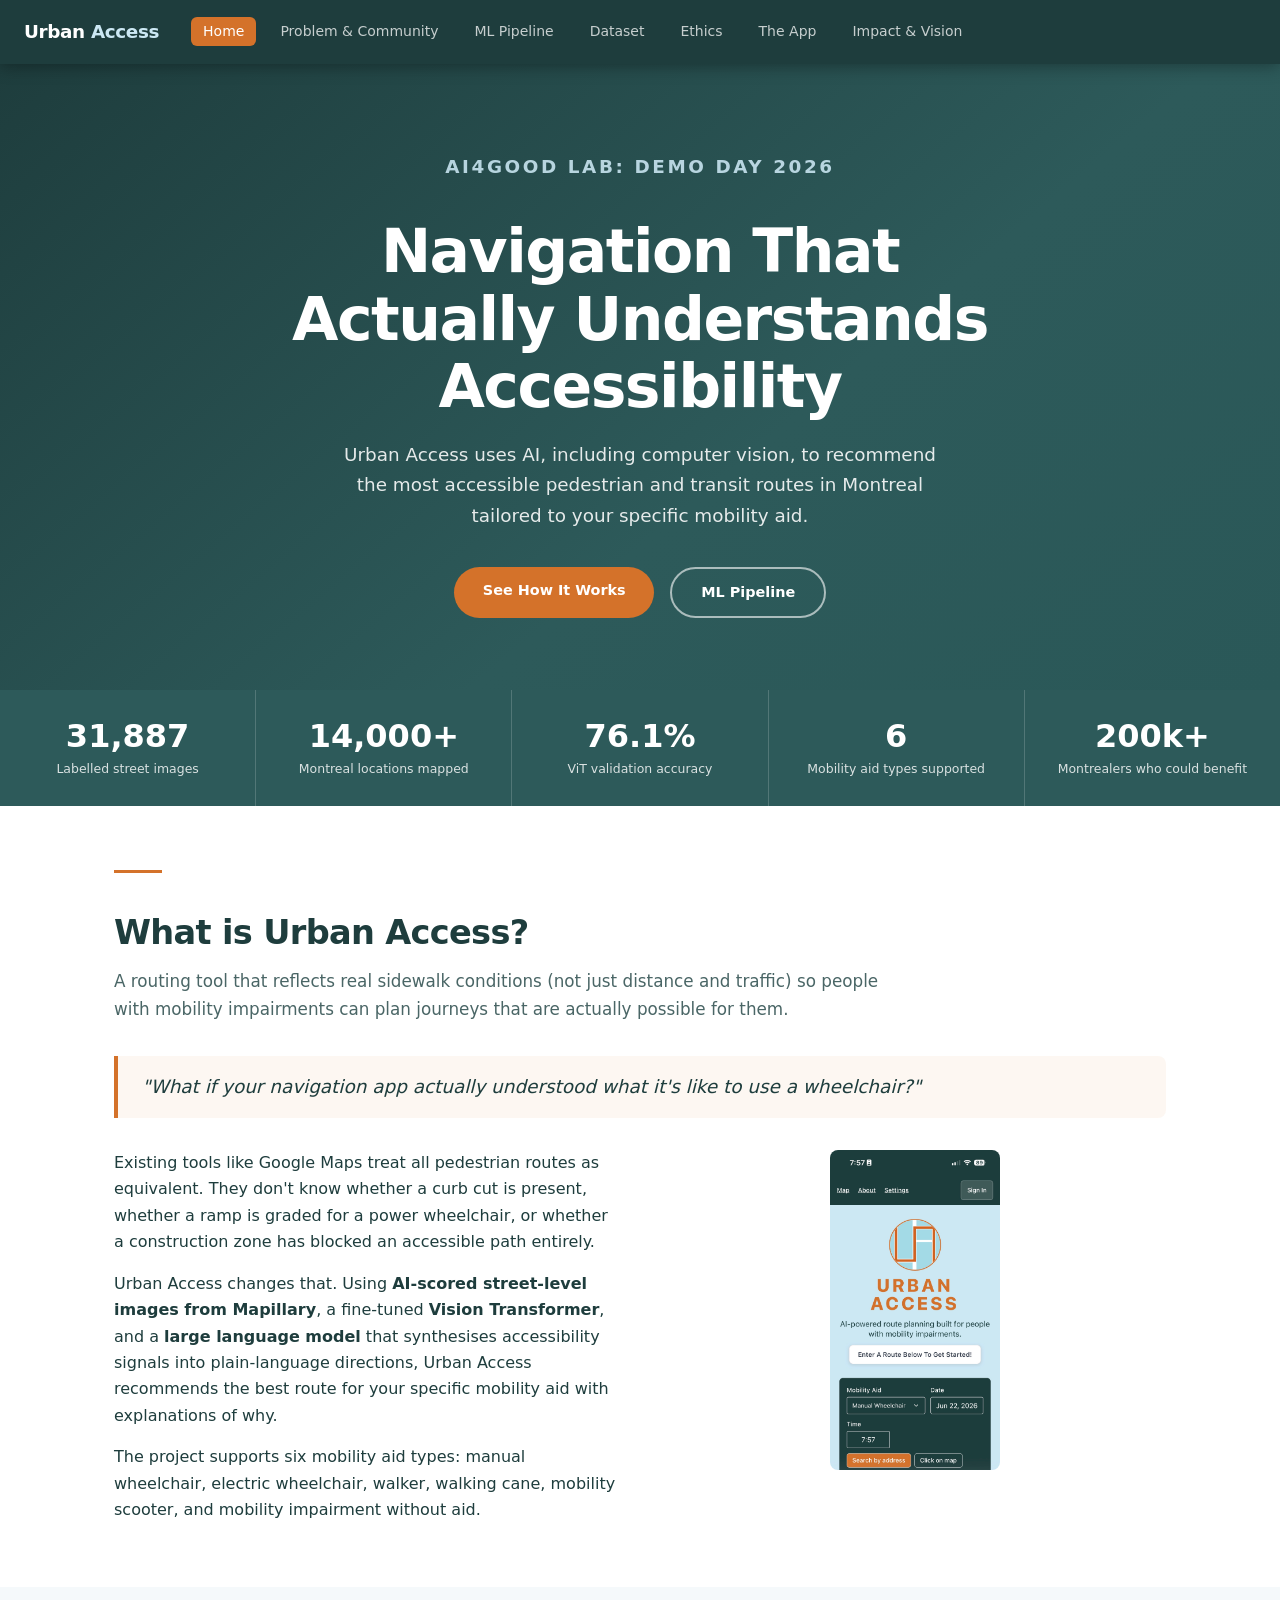
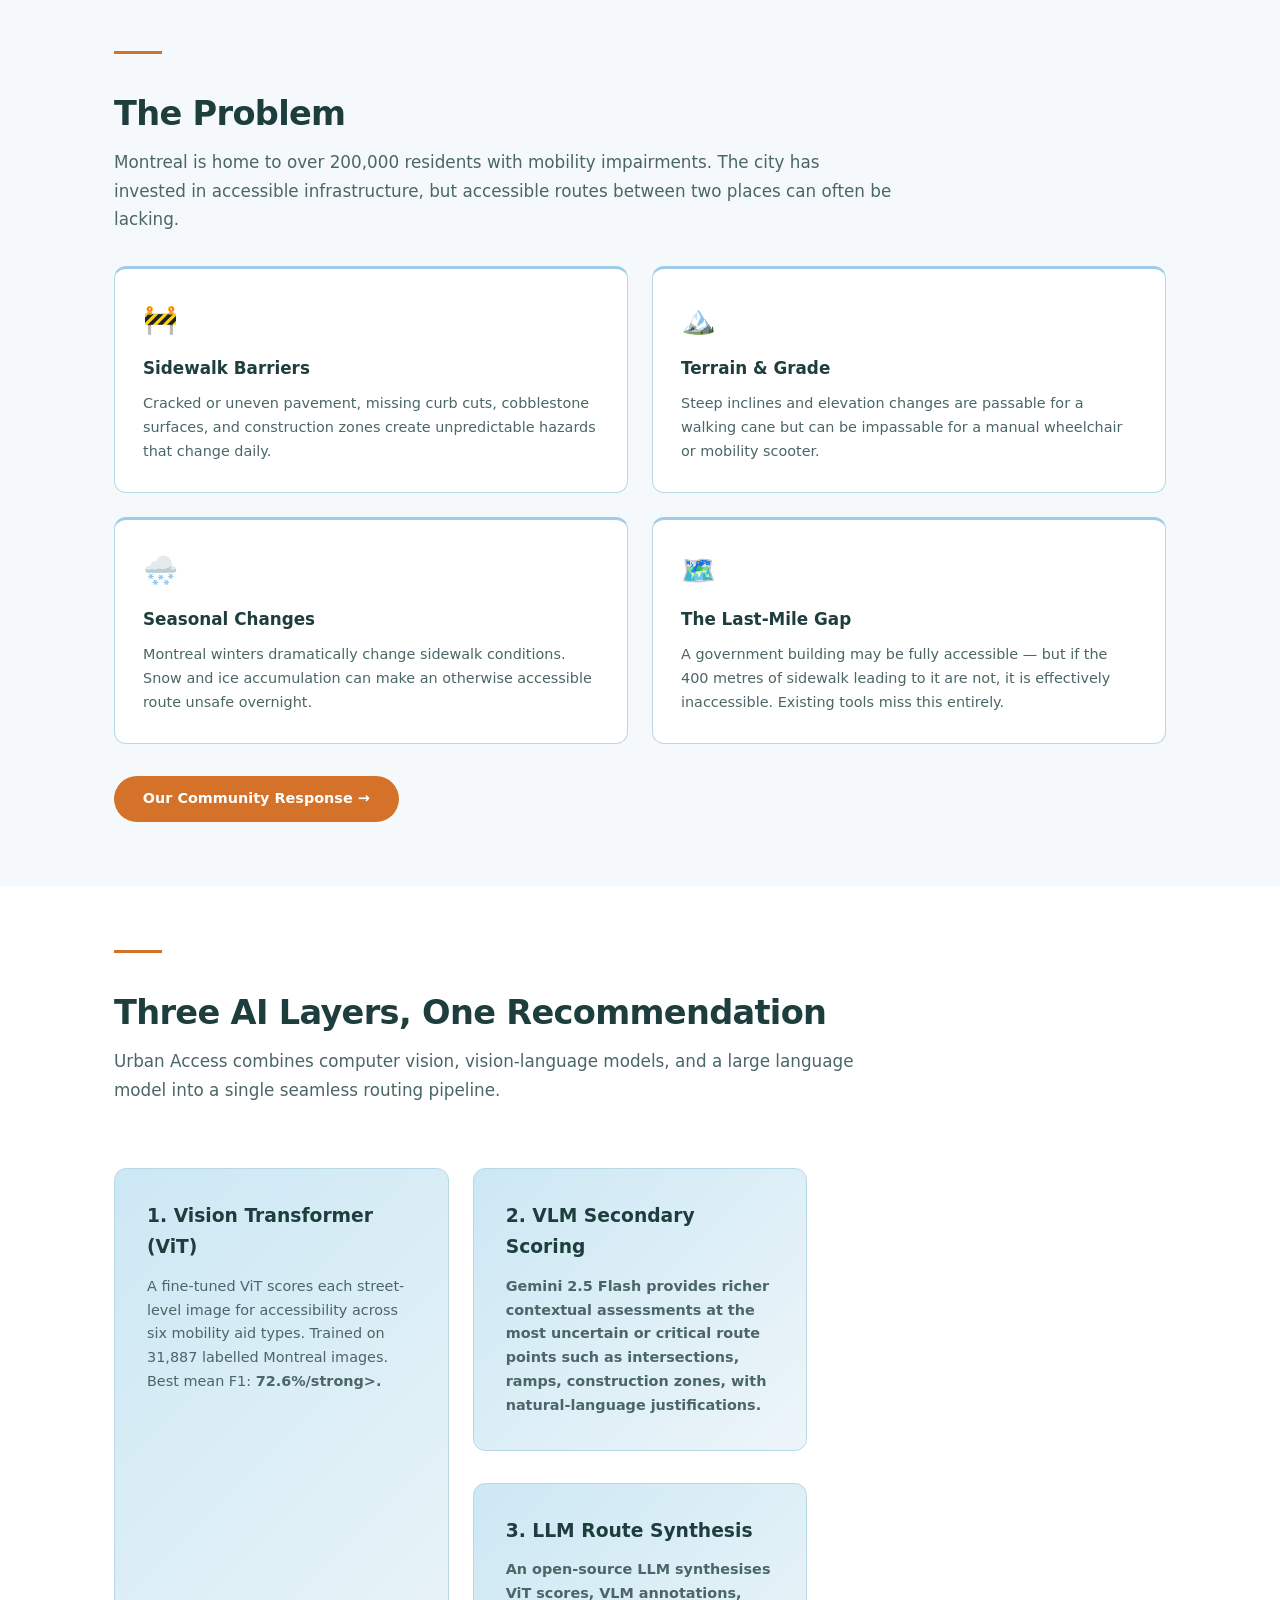
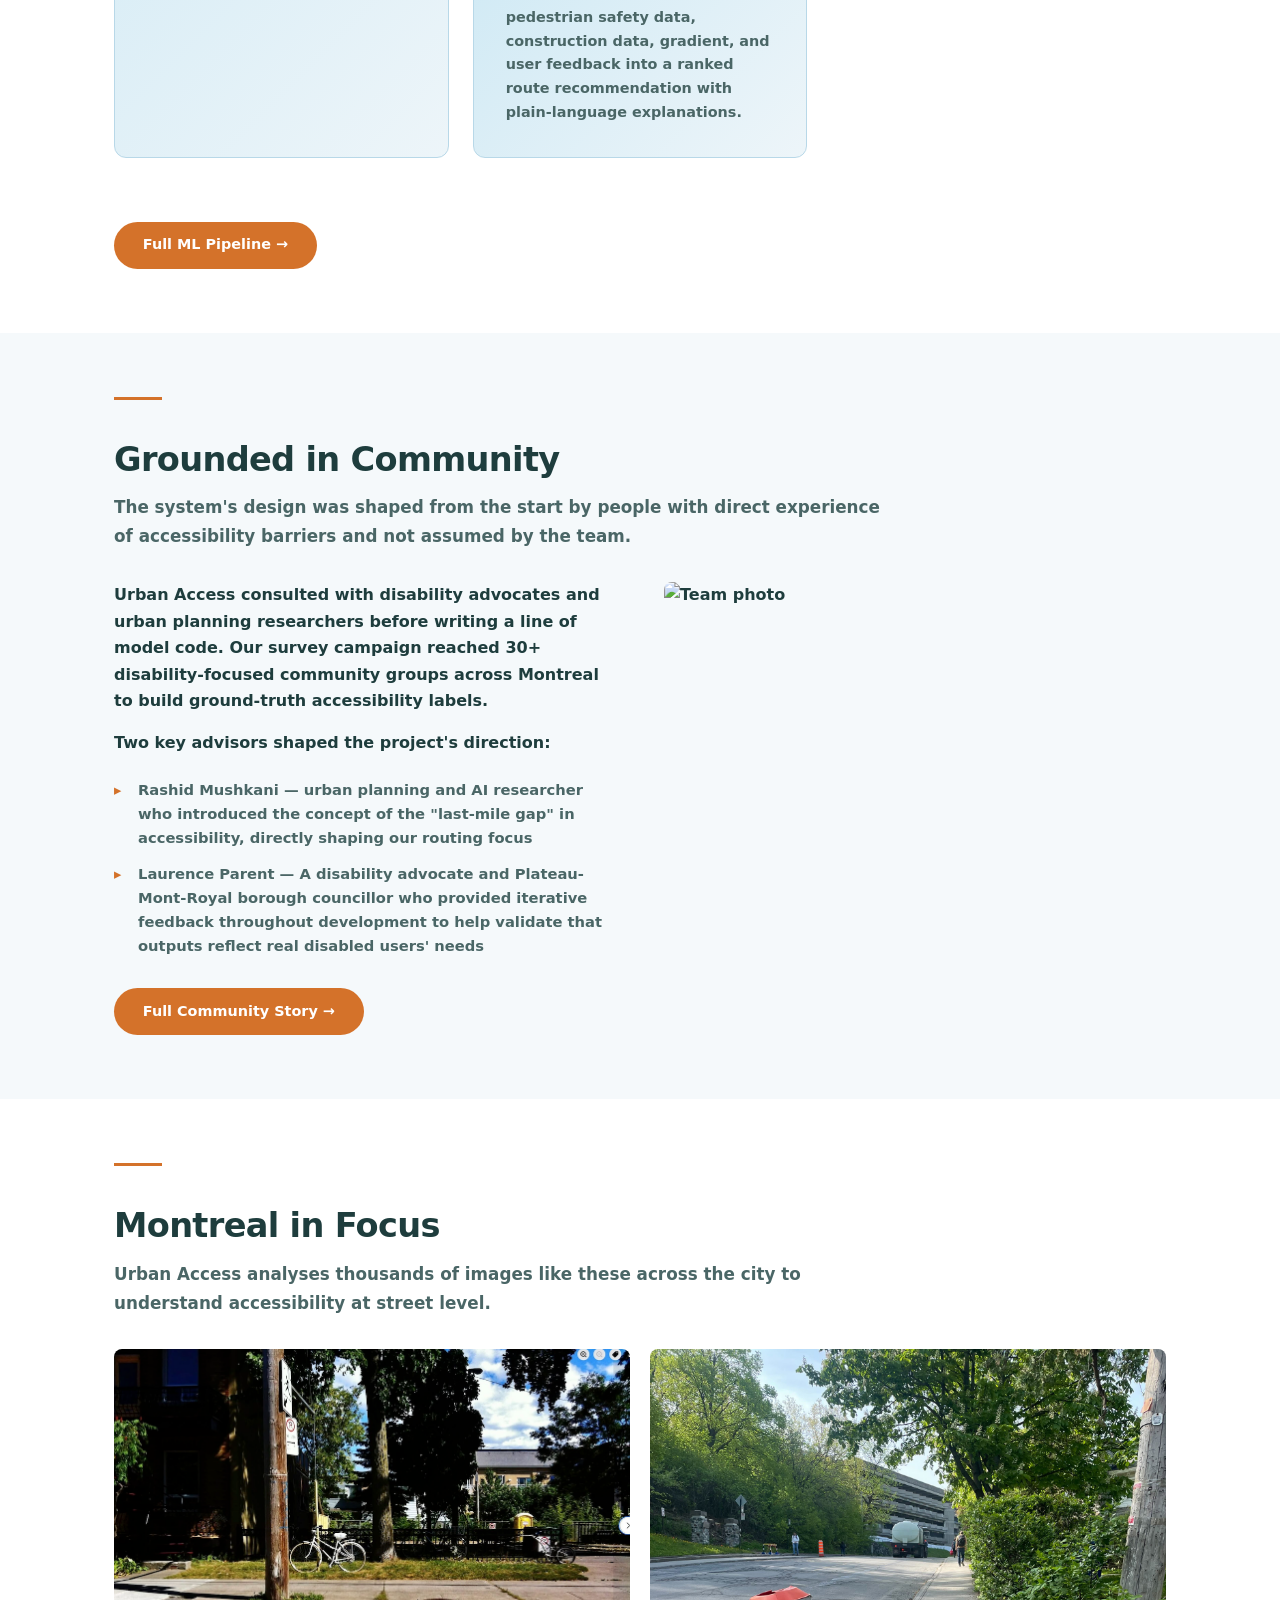
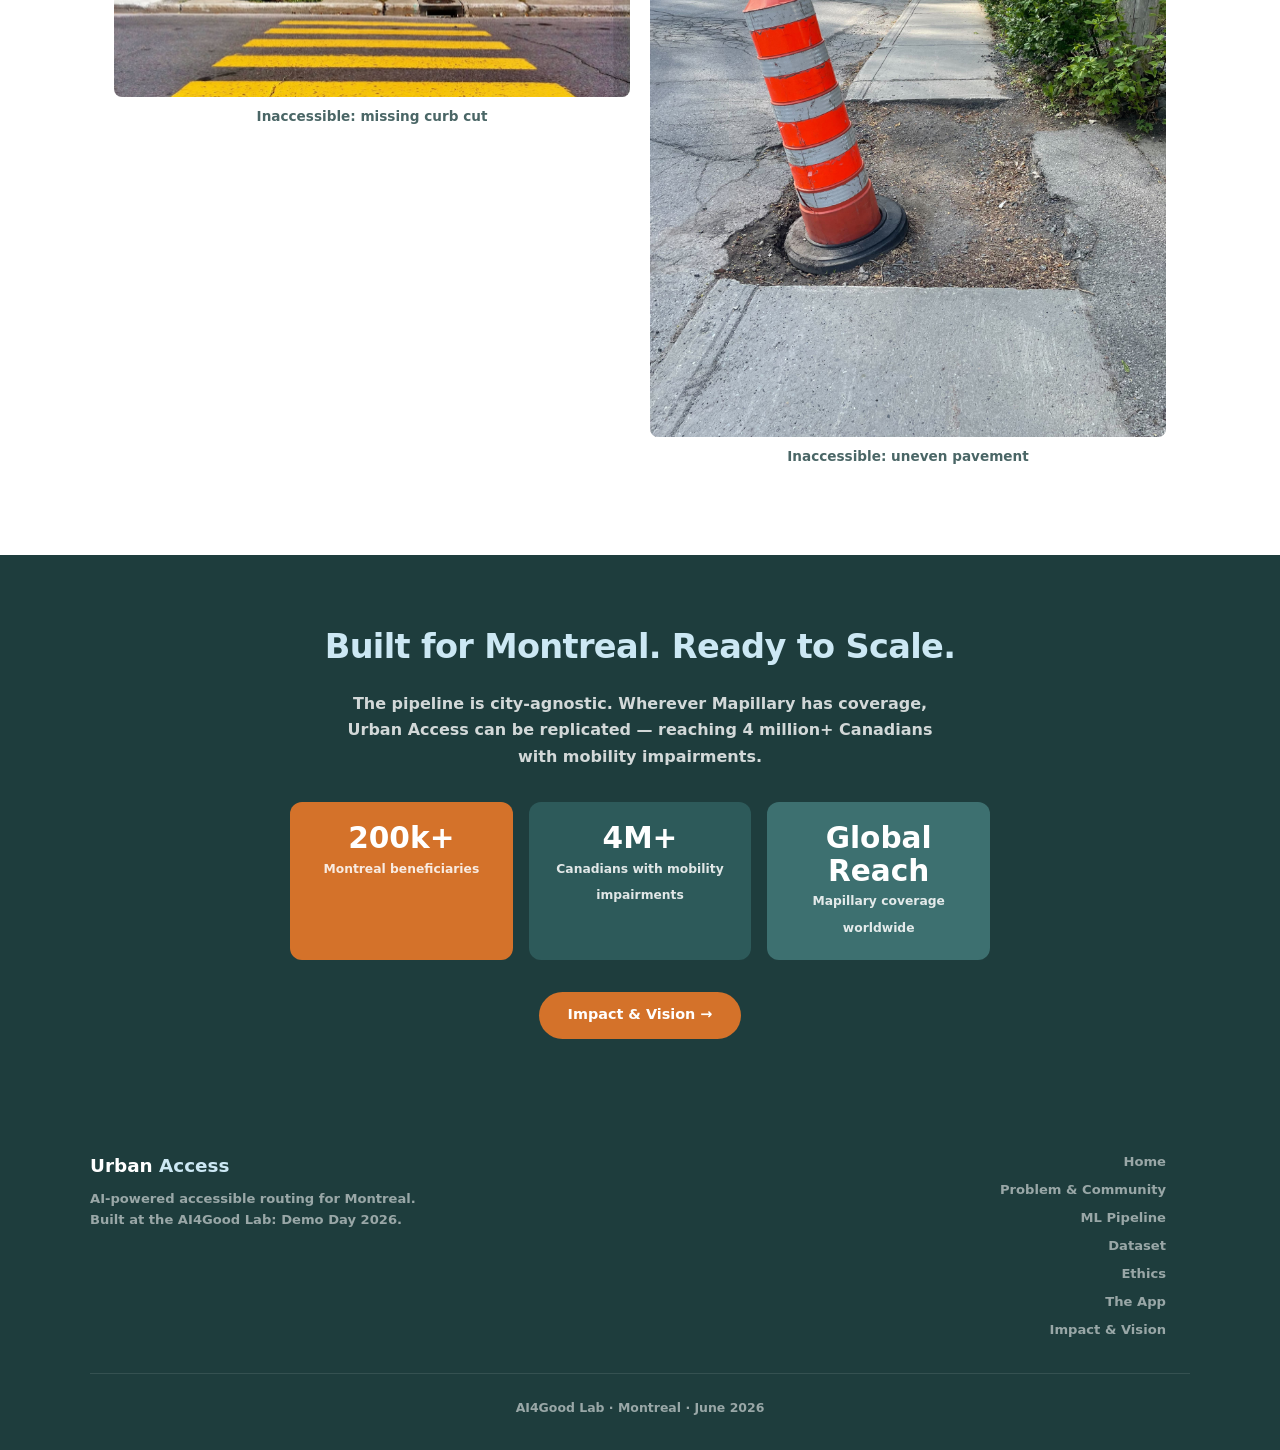
==== commit e04900fc: "make it mobile friendly" ====
--- a/docs/index.html
+++ b/docs/index.html
@@ -160,22 +160,15 @@
       <hr class="section-rule">
       <h2 class="section-title">Montreal in Focus</h2>
       <p class="lead">Urban Access analyses thousands of images like these across the city to understand accessibility at street level.</p>
-      <div class="img-grid">
-        <div class="img-placeholder" style="padding:2rem">
-          <span class="ph-icon">📸</span>
-          <p class="ph-title">Accessible curb cut example</p>
-          <p class="ph-hint">images/montreal-1.jpg</p>
-        </div>
-        <div class="img-placeholder" style="padding:2rem">
-          <span class="ph-icon">📸</span>
-          <p class="ph-title">Inaccessible sidewalk example</p>
-          <p class="ph-hint">images/montreal-2.jpg</p>
-        </div>
-        <div class="img-placeholder" style="padding:2rem">
-          <span class="ph-icon">📸</span>
-          <p class="ph-title">Construction zone barrier</p>
-          <p class="ph-hint">images/montreal-3.jpg</p>
-        </div>
+      <div class="img-grid" style="grid-template-columns: repeat(2, 1fr)">
+        <figure style="margin:0">
+          <img src="images/inaccessible_1.png" alt="Inaccessible Montreal crosswalk" style="width:100%;border-radius:8px;display:block;">
+          <figcaption style="text-align:center;font-size:0.85rem;color:var(--text-muted);margin-top:0.5rem">Inaccessible: missing curb cut</figcaption>
+        </figure>
+        <figure style="margin:0">
+          <img src="images/inaccessible_2.jpg" alt="Inaccessible Montreal sidewalk" style="width:100%;border-radius:8px;display:block;">
+          <figcaption style="text-align:center;font-size:0.85rem;color:var(--text-muted);margin-top:0.5rem">Inaccessible: uneven pavement</figcaption>
+        </figure>
       </div>
     </div>
   </section>
@@ -215,10 +208,6 @@
   <div class="footer-copyright">AI4Good Lab &middot; Montreal &middot; June 2026</div>
 </footer>
 
-<script>
-  document.getElementById('hamburger').addEventListener('click', function() {
-    document.getElementById('navLinks').classList.toggle('open');
-  });
-</script>
+<script src="nav.js"></script>
 </body>
 </html>
--- a/docs/main.css
+++ b/docs/main.css
@@ -305,6 +305,12 @@
 .two-col   { display: grid; grid-template-columns: 1fr 1fr; gap: 3rem; align-items: start; }
 .three-col { display: grid; grid-template-columns: repeat(3,1fr); gap: 1.5rem; }
 
+/* ── MAE IMAGES ── */
+.mae-images { display: flex; flex-direction: column; gap: 0.75rem; align-items: center; }
+.mae-images-row { display: flex; gap: 0.75rem; justify-content: center; width: 100%; }
+.mae-fig { margin: 0; text-align: center; flex: 1; }
+.mae-single { flex: 0 0 auto; width: calc(50% - 0.375rem); }
+
 /* ── TABLES ── */
 .table-wrap { overflow-x: auto; margin: 1.5rem 0; border-radius: 8px; border: 1px solid var(--border); }
 
@@ -568,6 +574,7 @@
 }
 
 @media (max-width: 680px) {
+  nav { justify-content: space-between; }
   .hamburger { display: block; }
   .nav-links {
     display: none;
@@ -586,6 +593,13 @@
   .nav-links a { padding: 0.65rem 1rem; border-radius: 8px; }
   .stat-item { min-width: 50%; }
   .metric-highlights { grid-template-columns: repeat(2,1fr); }
+  .section { padding: 2.5rem 0; }
+  .section-sm { padding: 1.5rem 0; }
+  .container { padding: 0 1rem; }
+  .highlight-band { padding: 1.25rem; }
+  .page-hero { padding: 2rem 1rem 1.75rem; }
+  .mae-single { width: 100%; }
+  .mae-images-row { flex-direction: column; }
 }
 
 /* ── MAP PANEL ── */
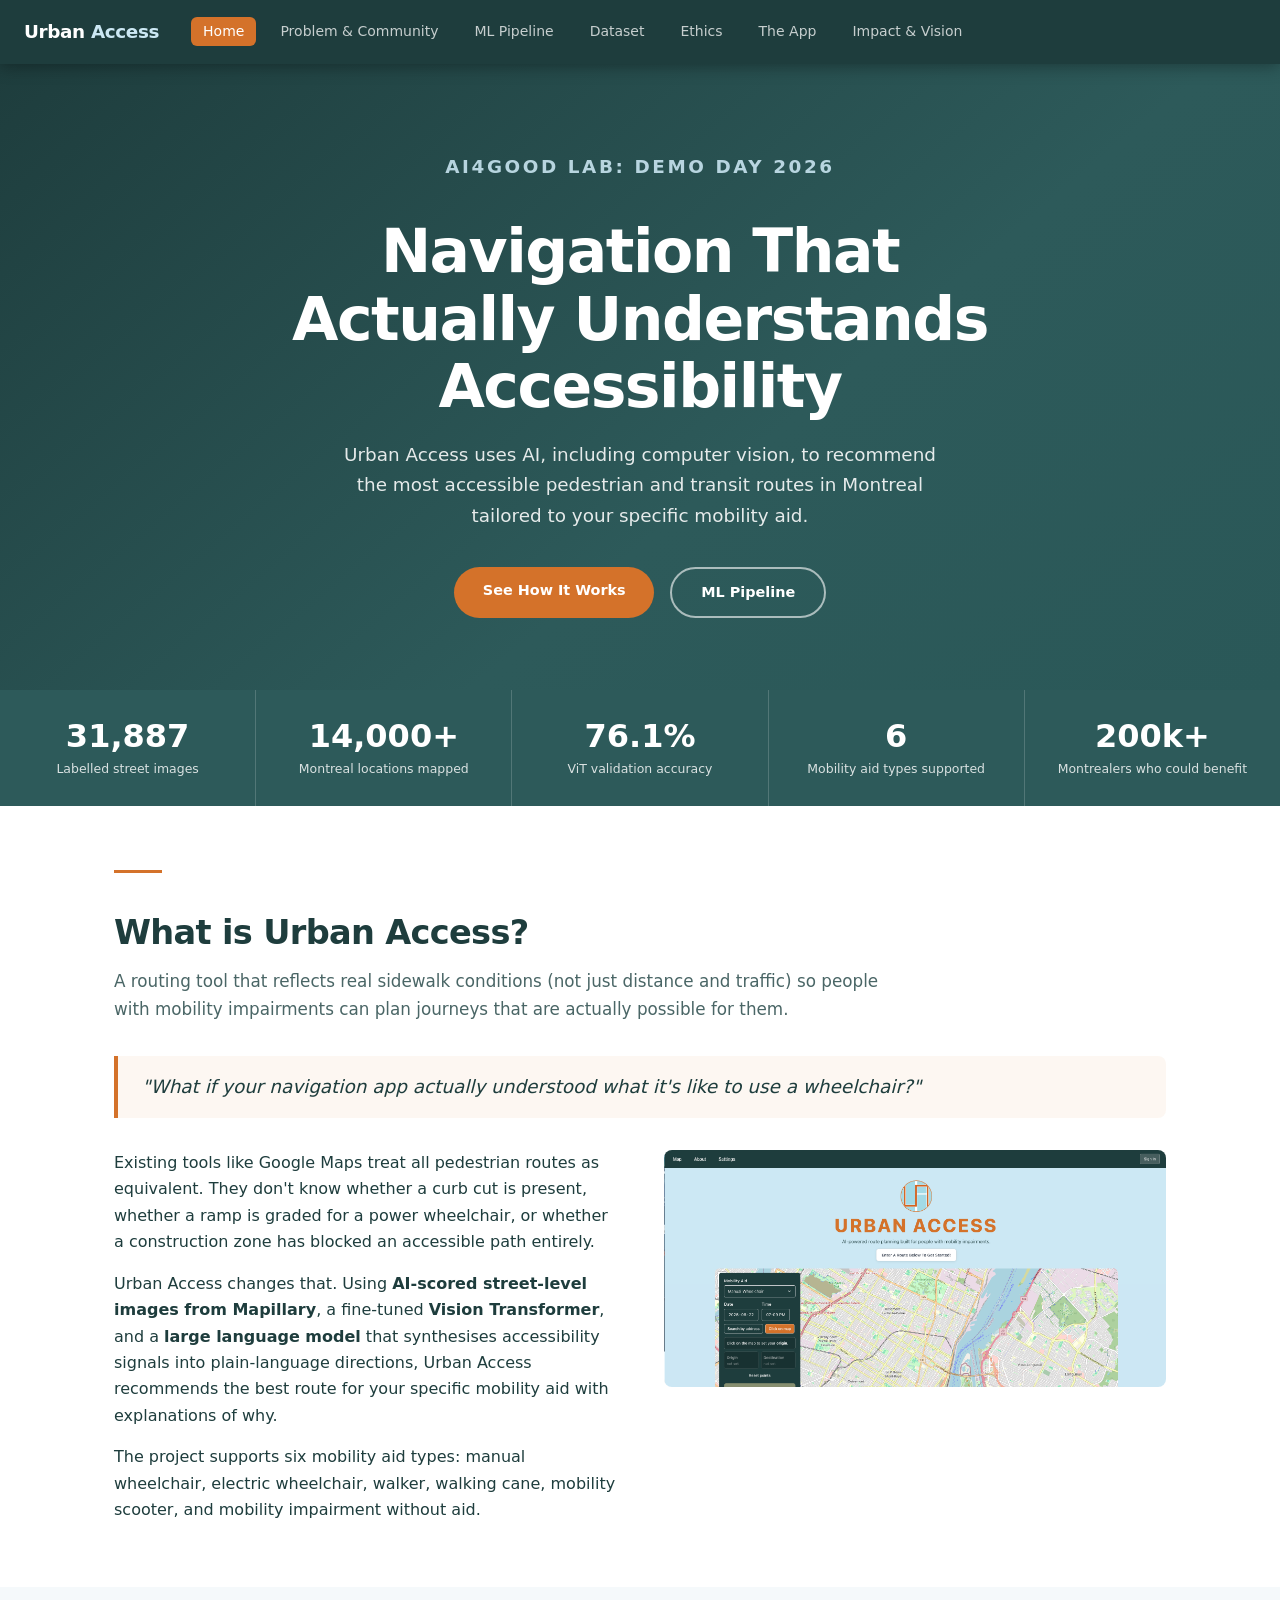
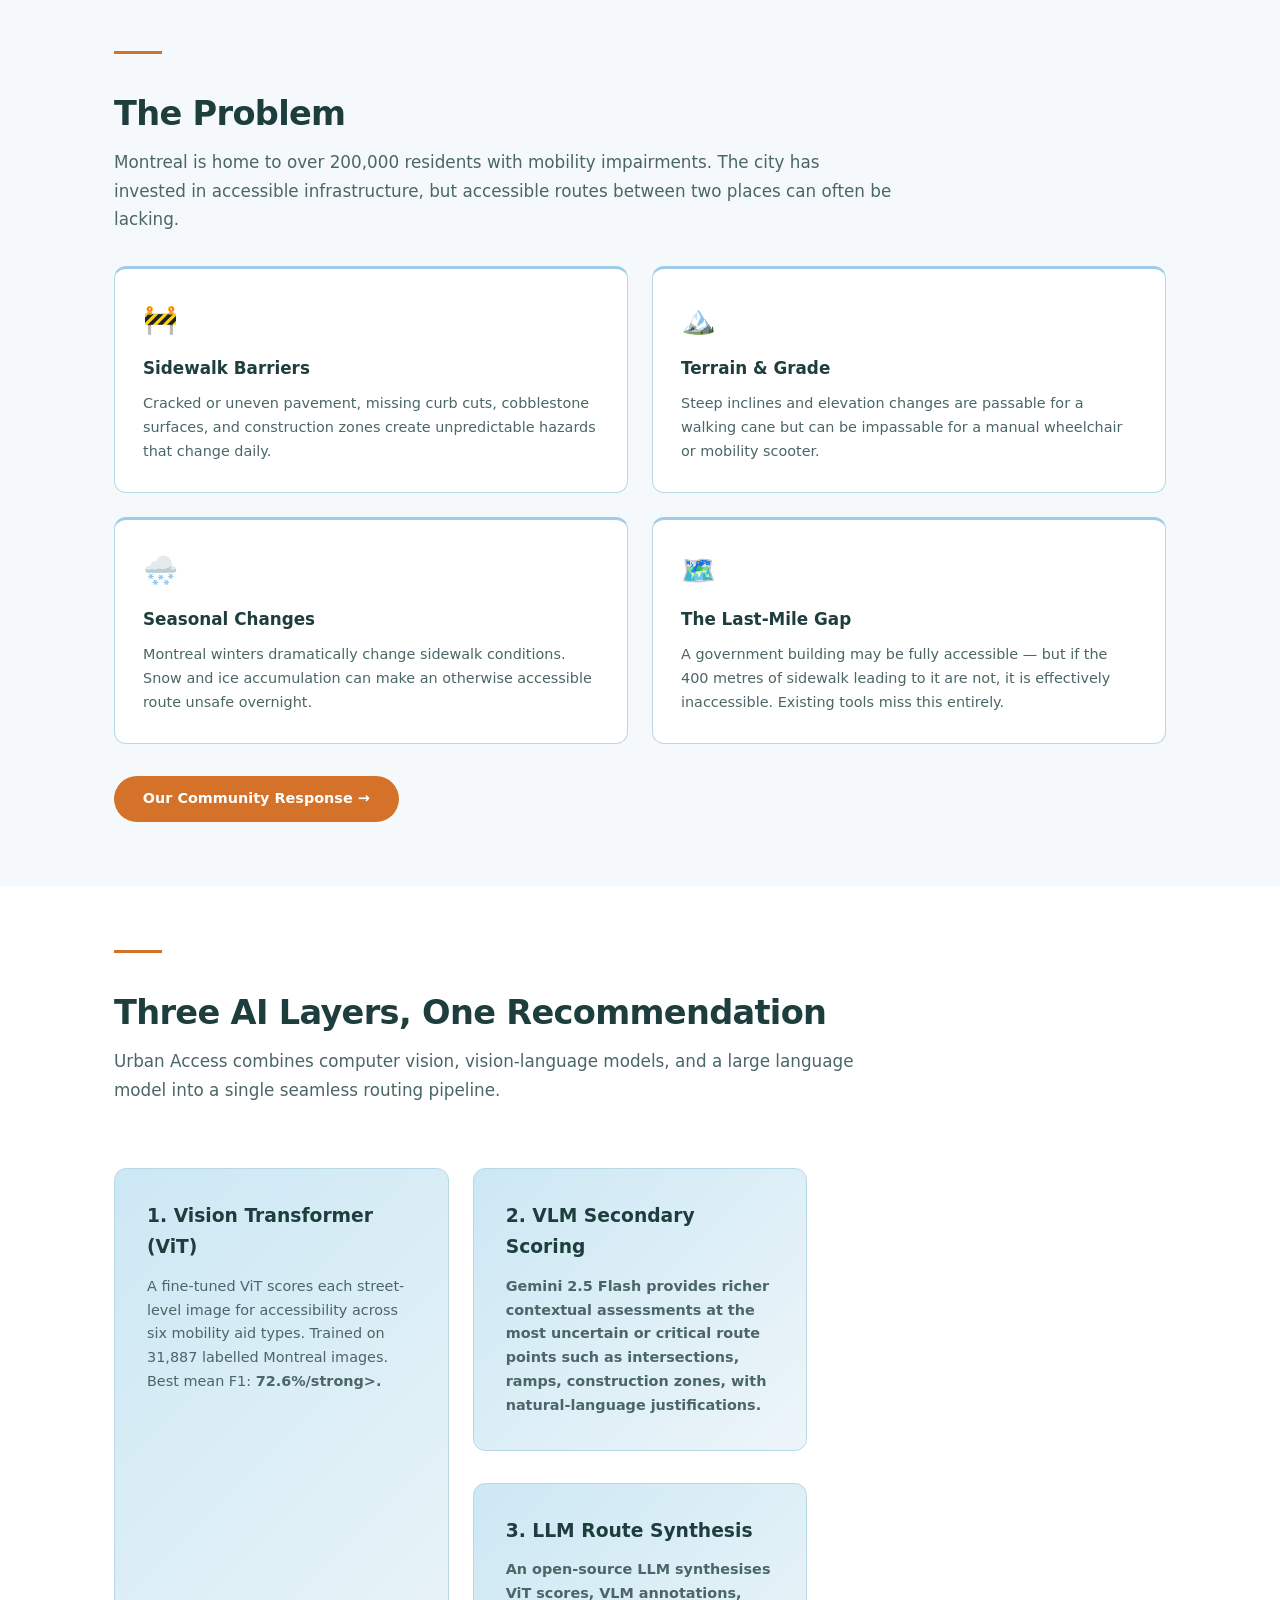
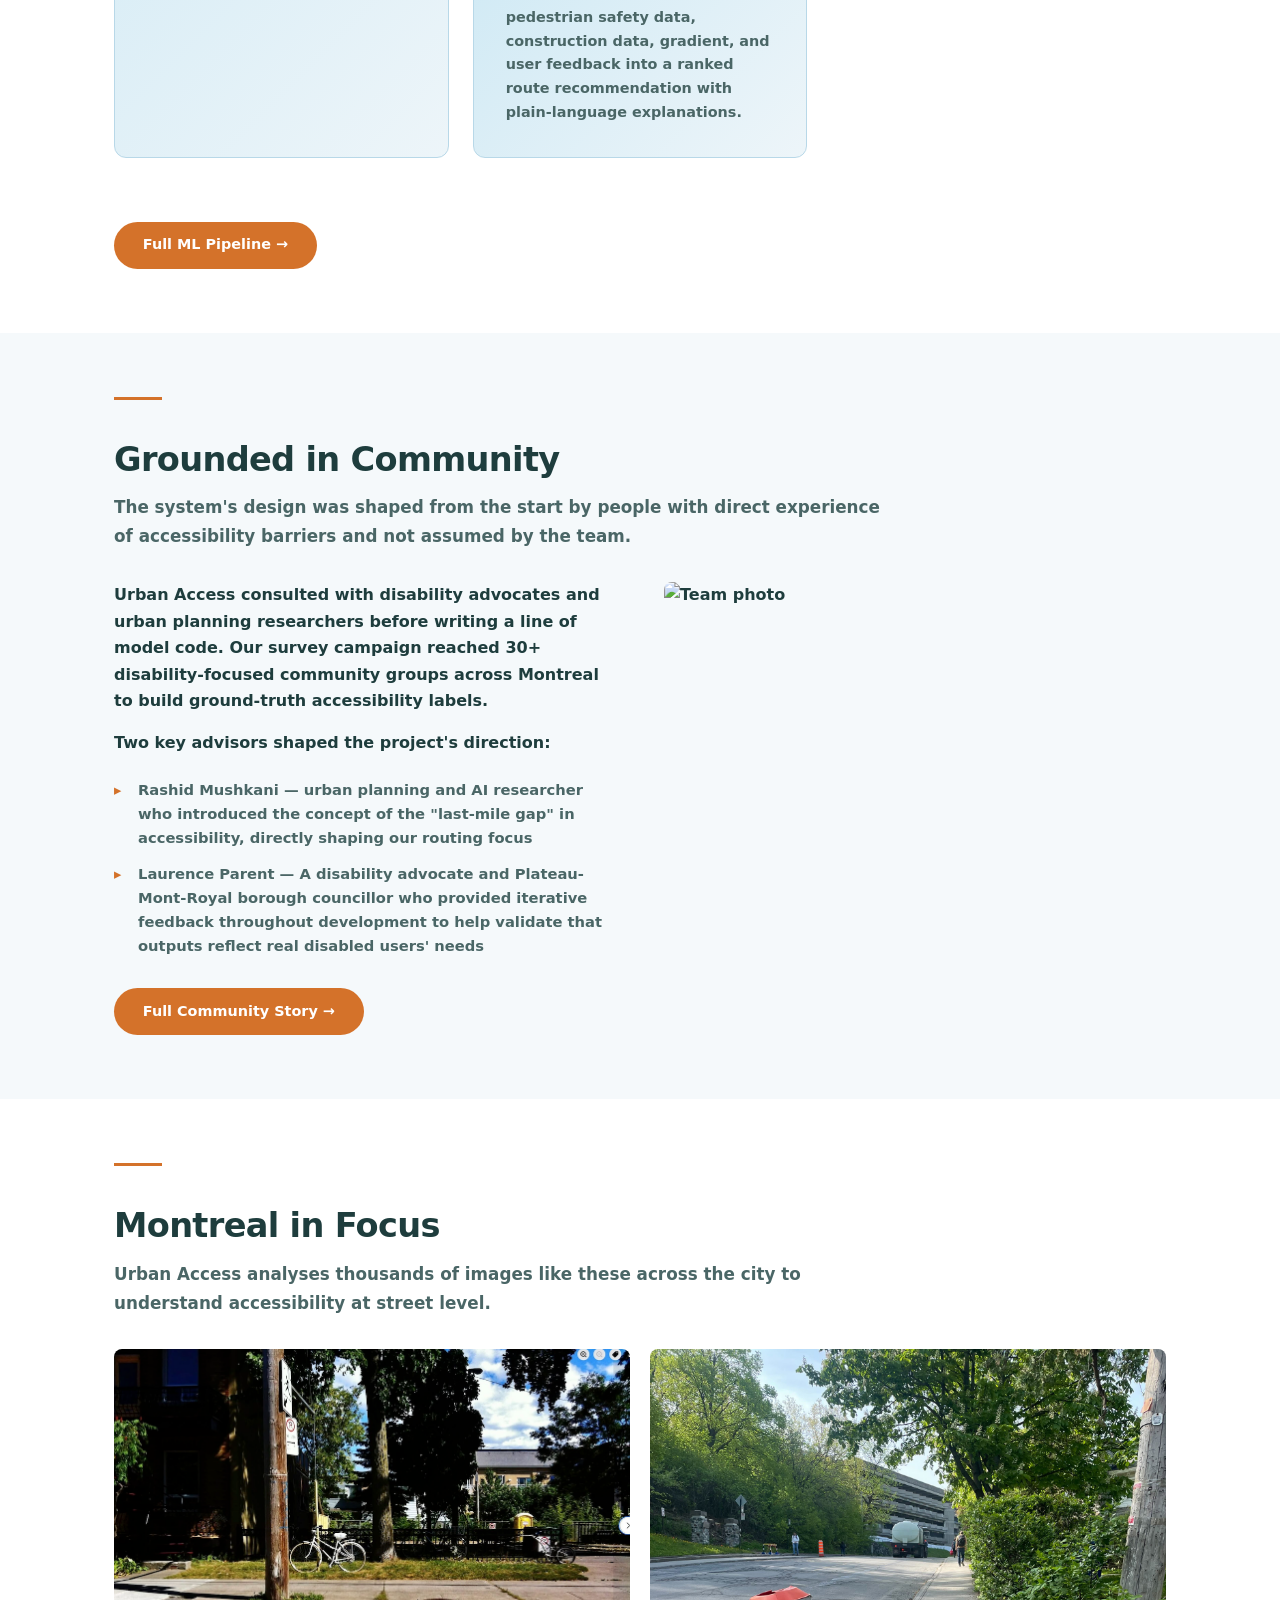
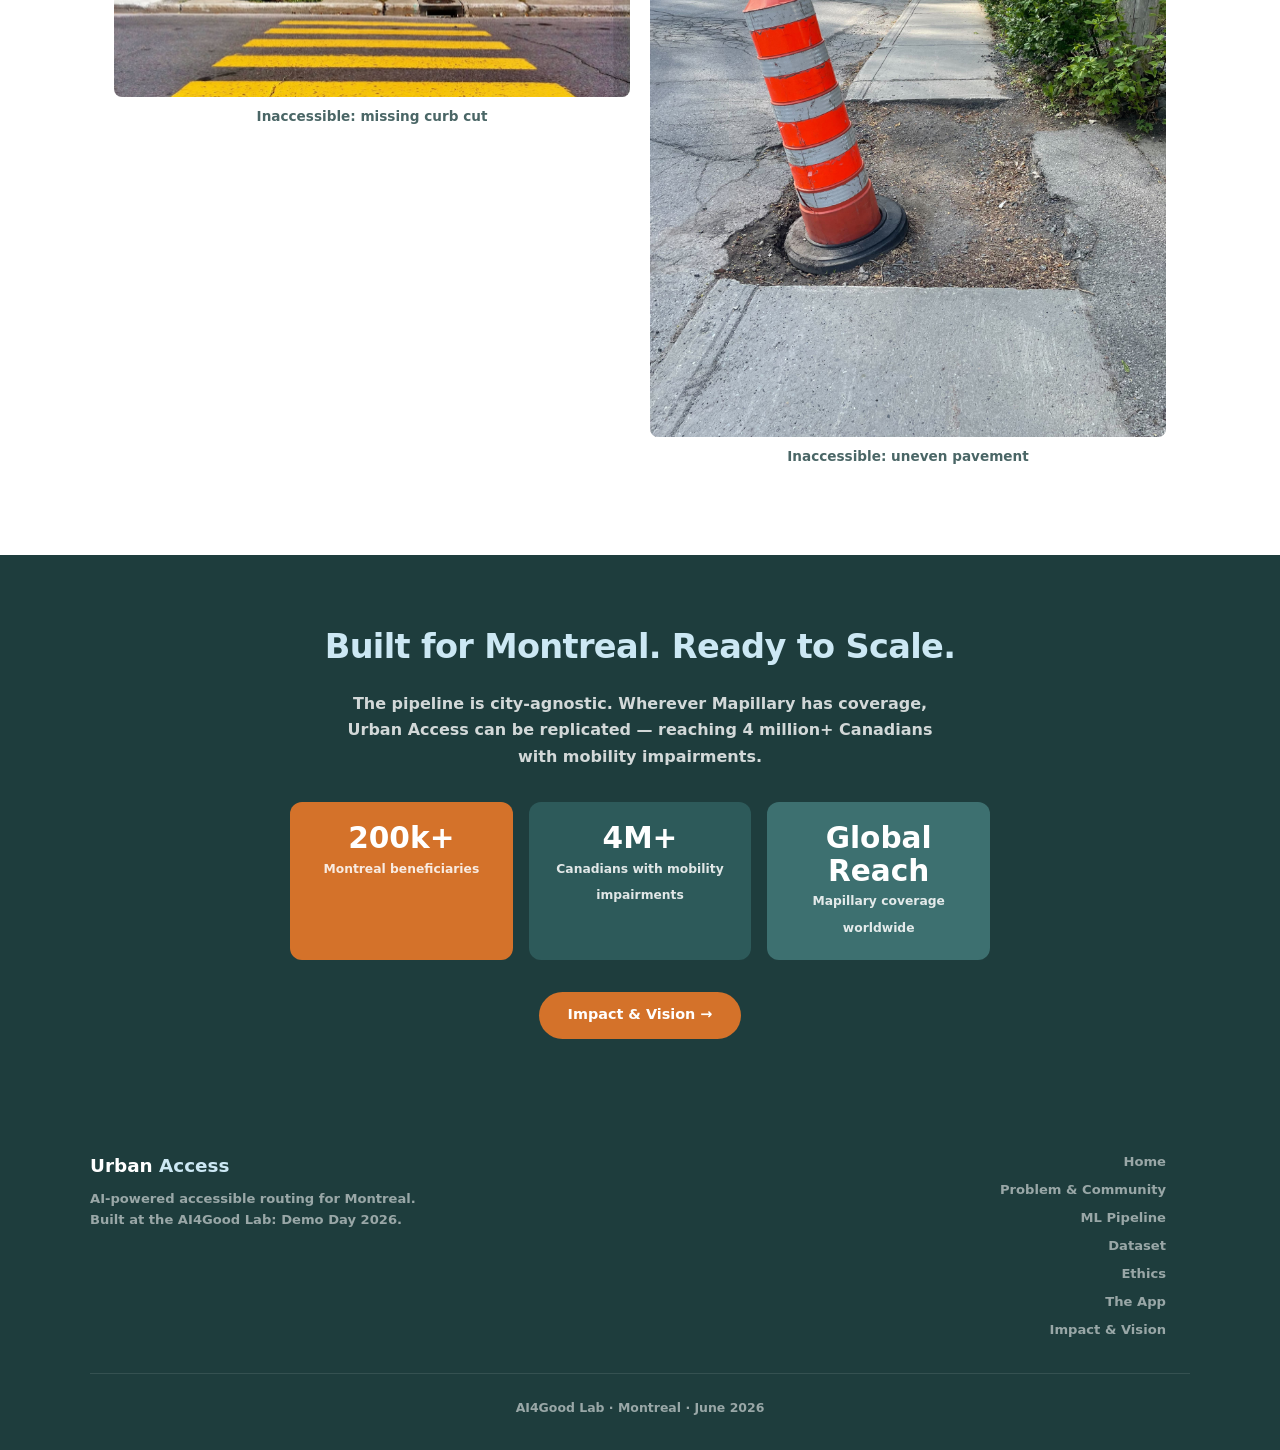
==== commit 99eb3d5a: "photo changes" ====
--- a/docs/index.html
+++ b/docs/index.html
@@ -64,7 +64,7 @@
           <p>The project supports six mobility aid types: manual wheelchair, electric wheelchair, walker, walking cane, mobility scooter, and mobility impairment without aid.</p>
         </div>
         <div>
-          <img src="images/app-screenshot.jpg" alt="App screenshot showing route recommendation" style="width:auto;max-width:100%;max-height:320px;border-radius:8px;display:block;margin:0 auto;">
+          <img src="images/app_screenshot.png" alt="App screenshot showing route recommendation" style="width:auto;max-width:100%;max-height:320px;border-radius:8px;display:block;margin:0 auto;">
         </div>
       </div>
     </div>
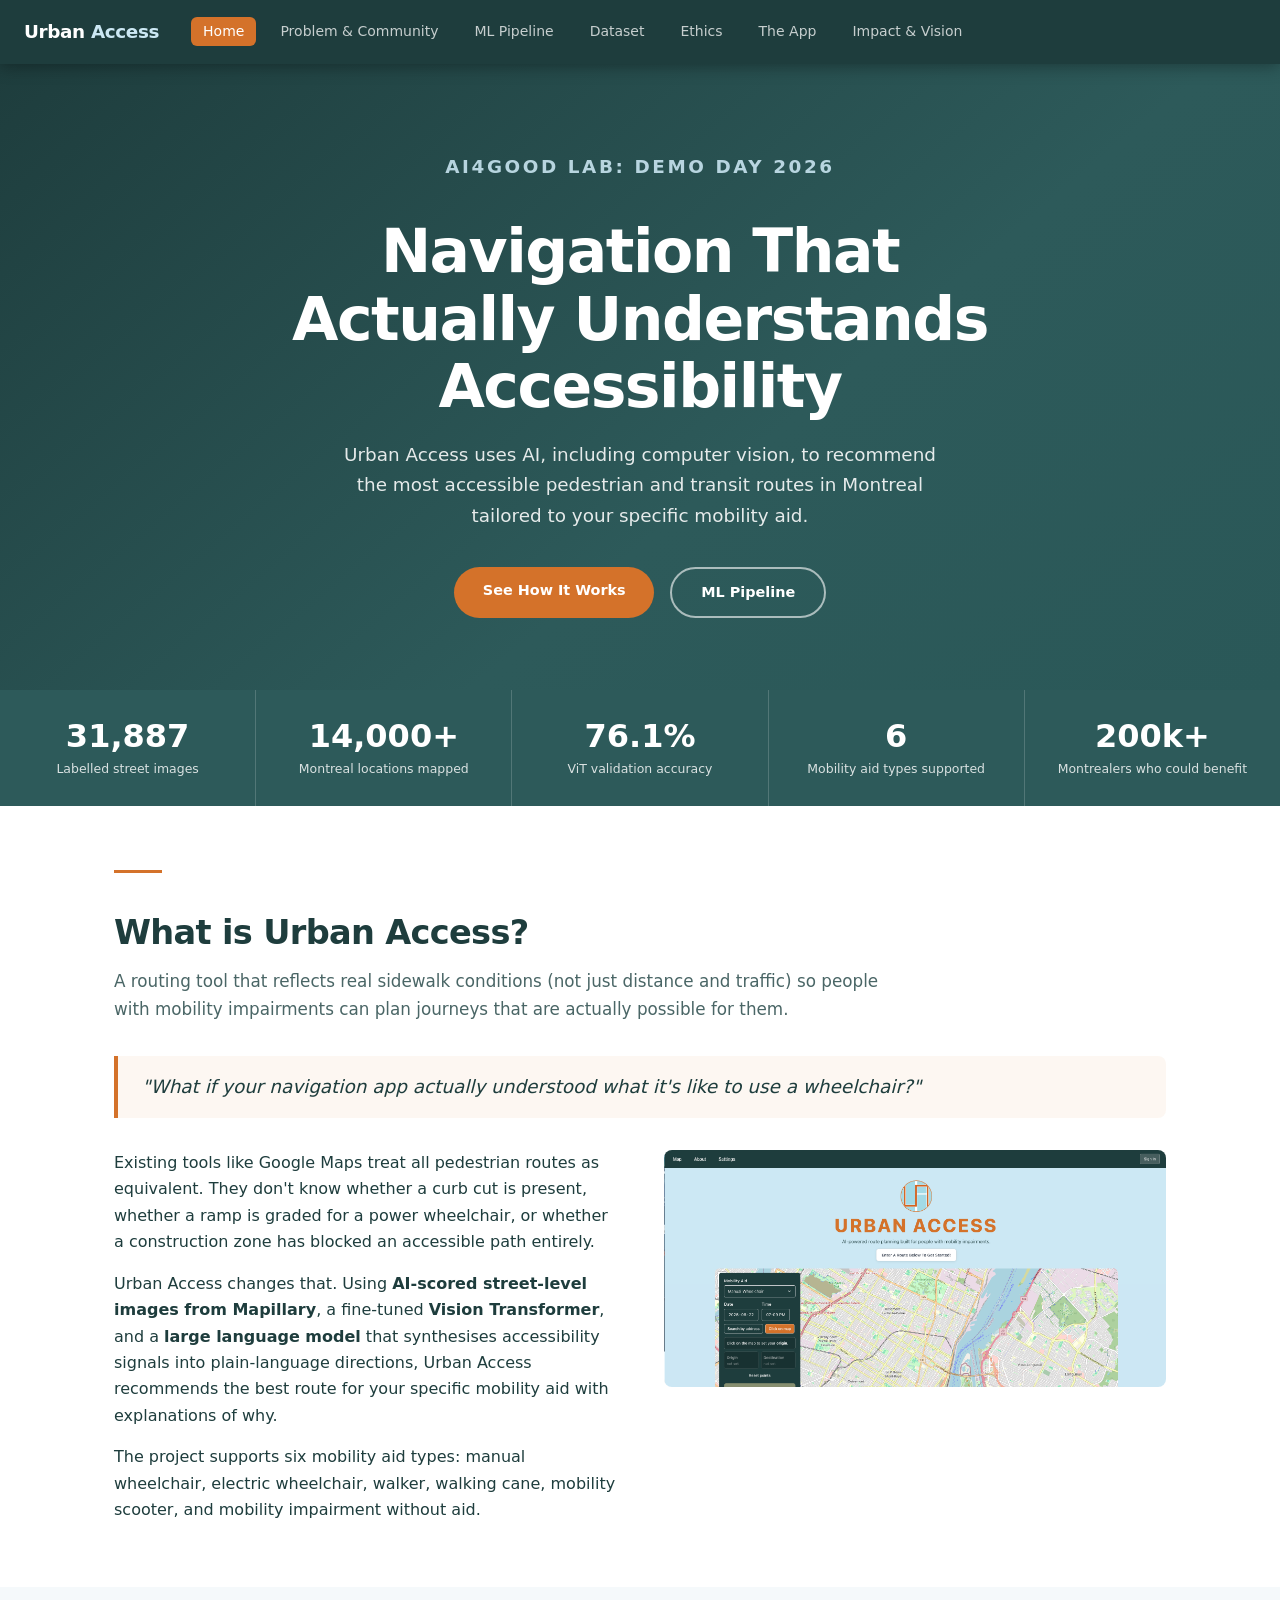
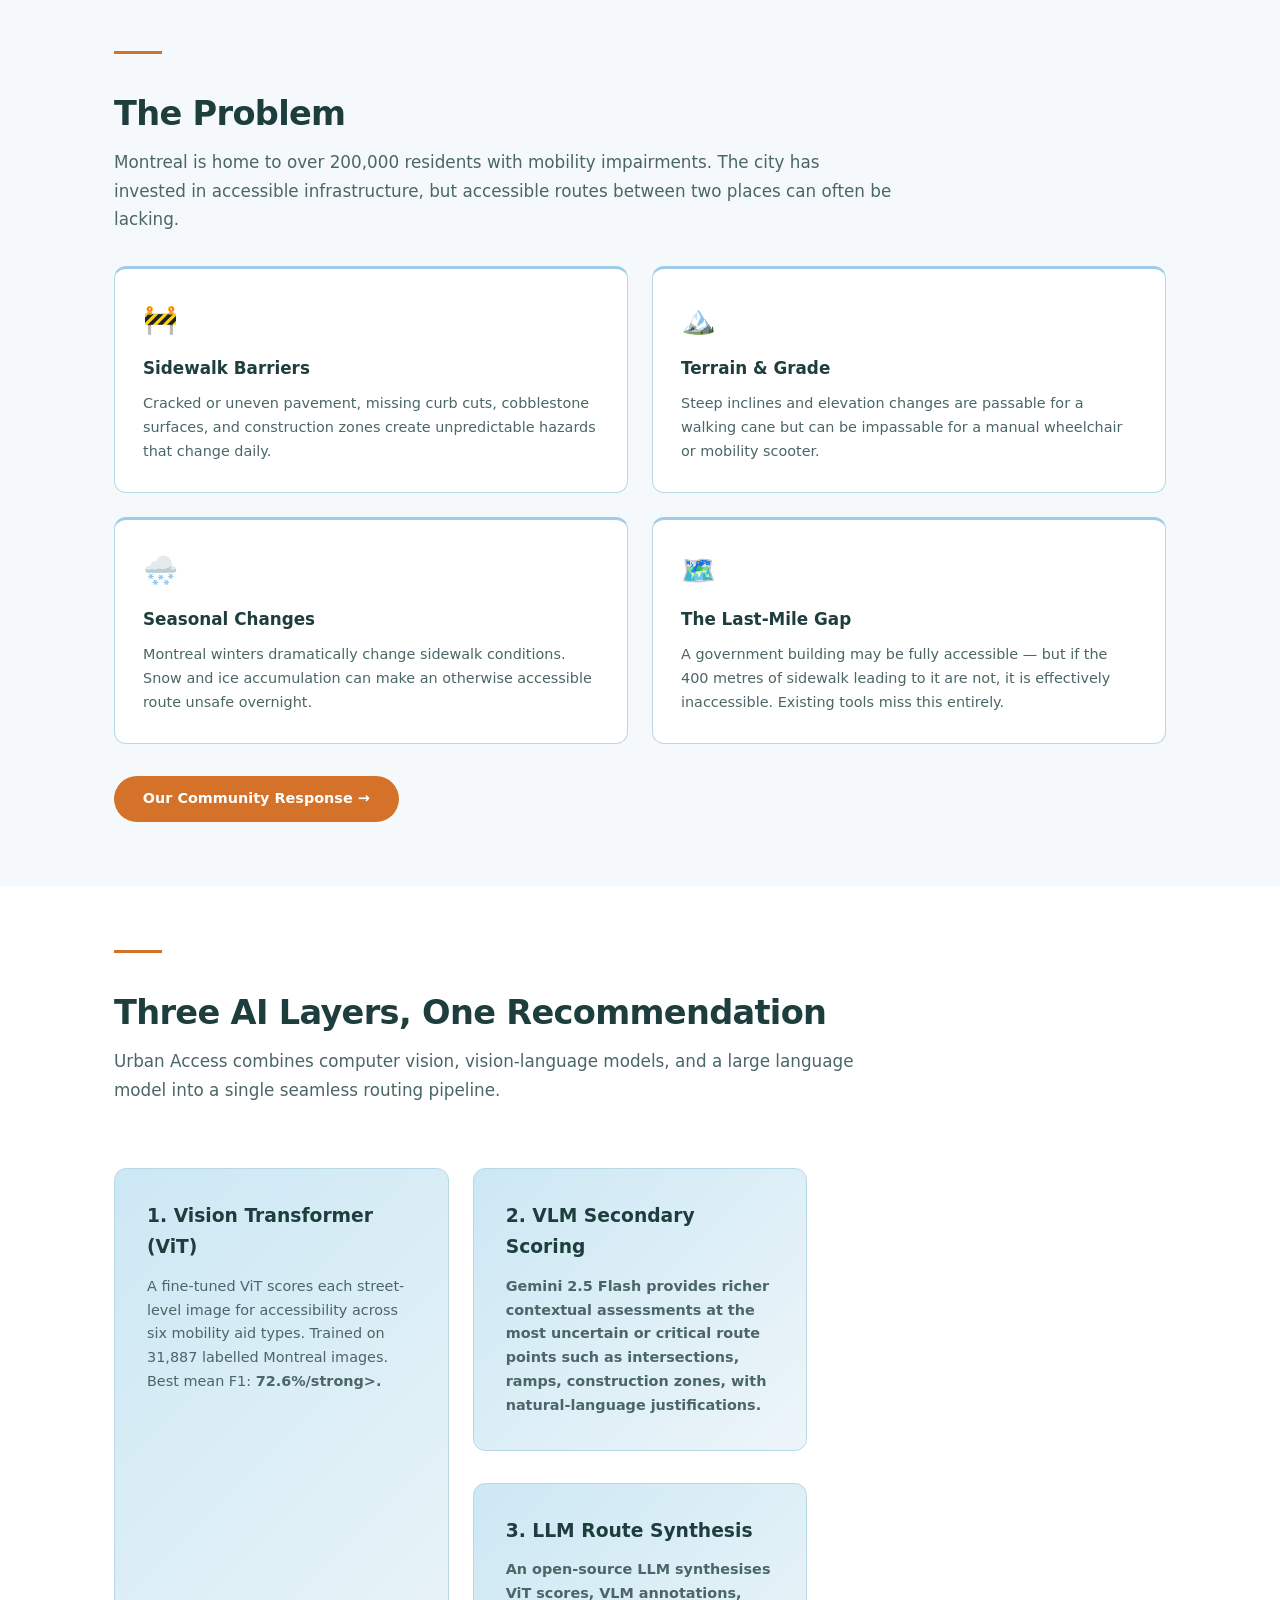
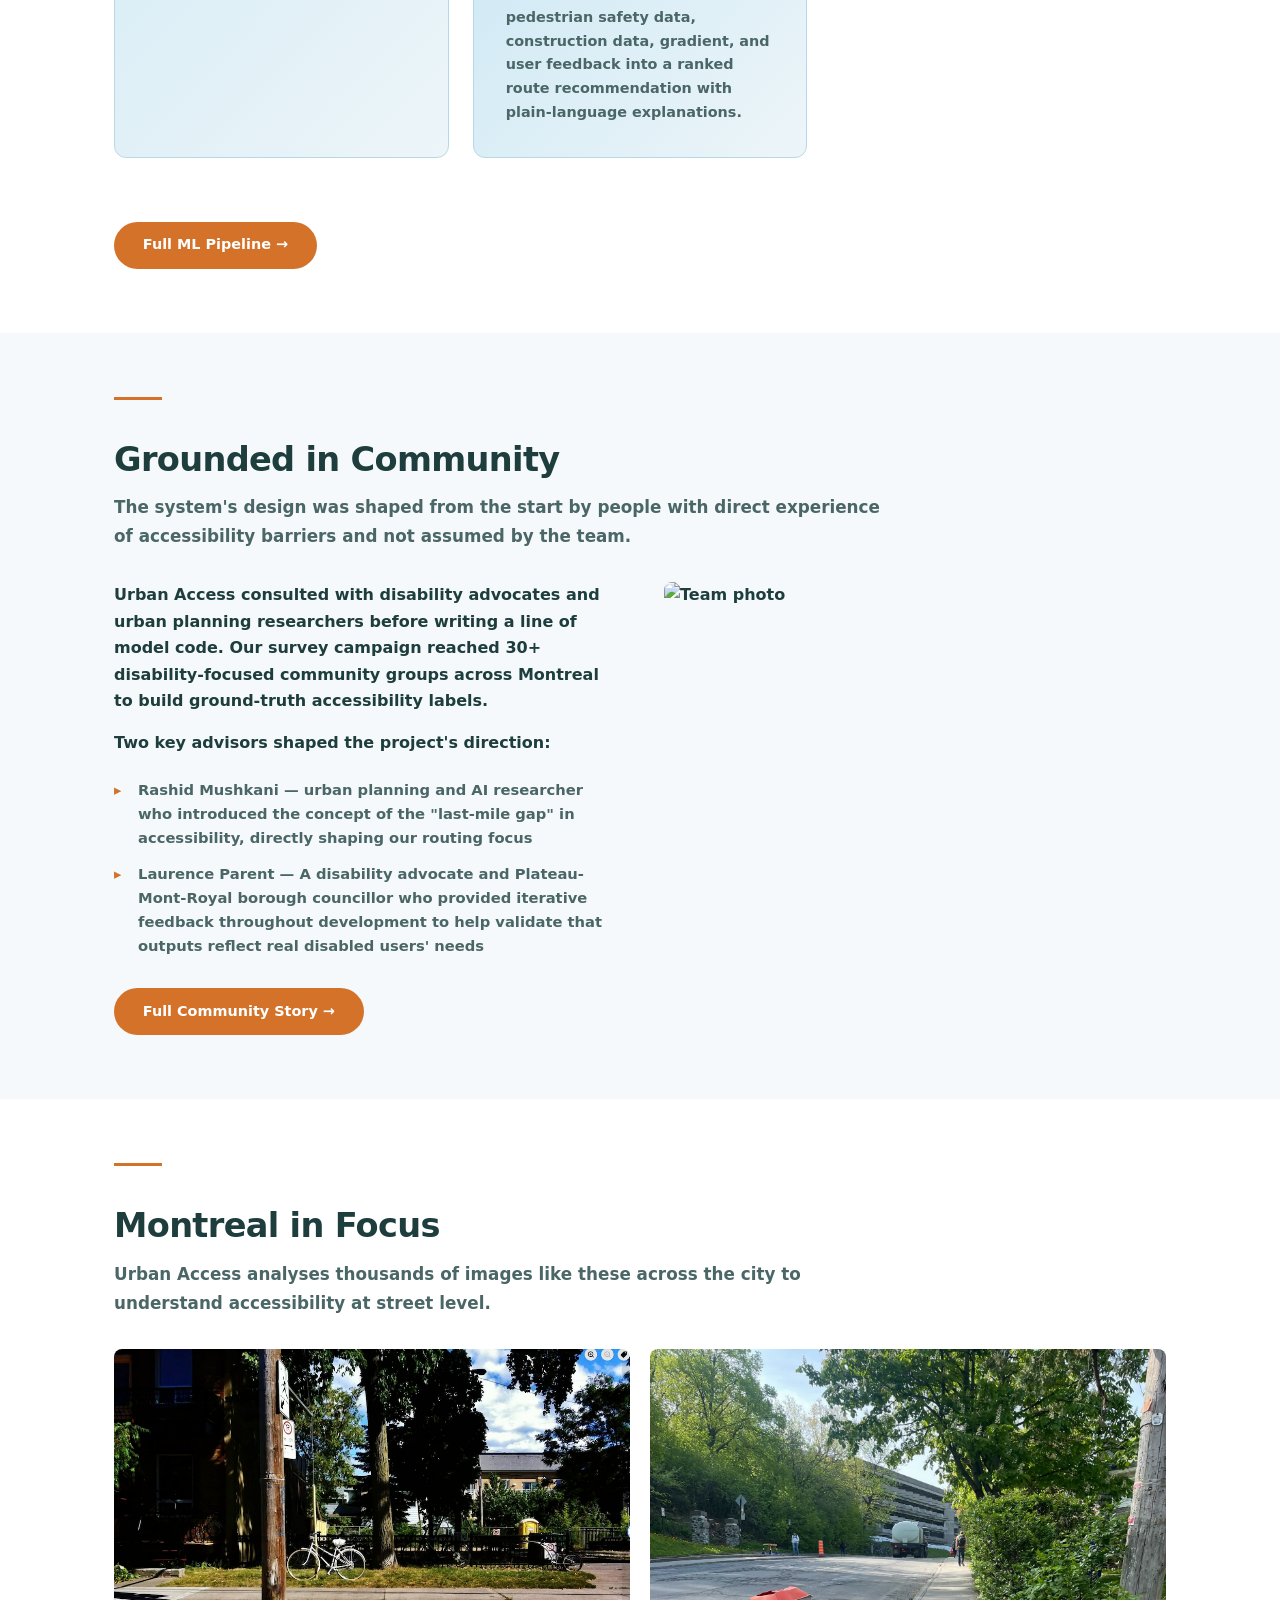
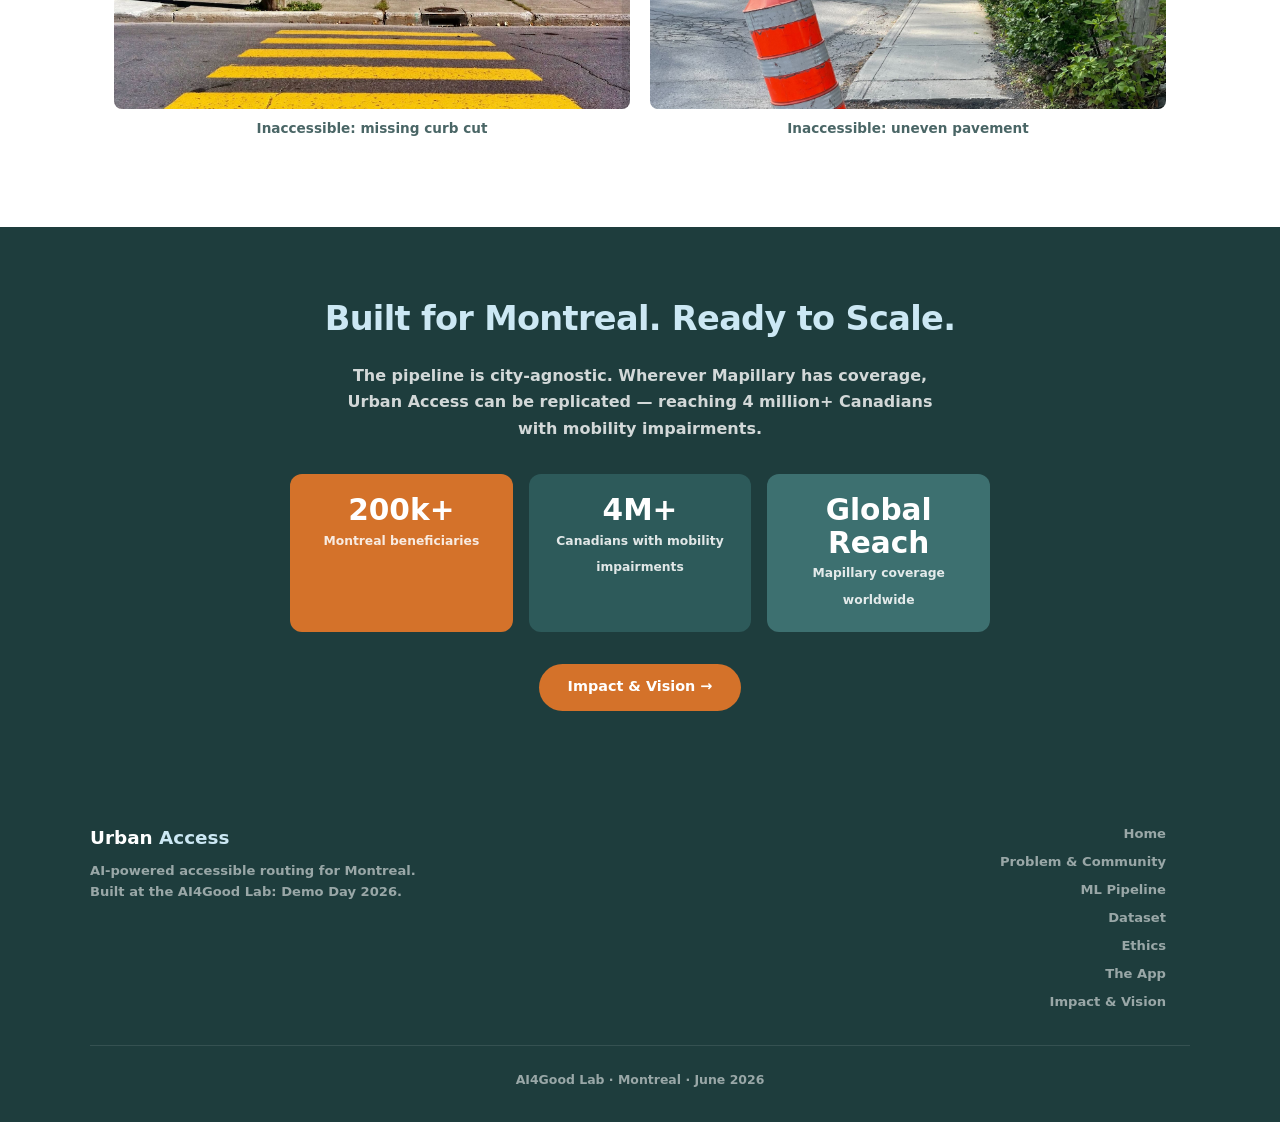
==== commit 45639e46: "photo changes" ====
--- a/docs/index.html
+++ b/docs/index.html
@@ -160,13 +160,13 @@
       <hr class="section-rule">
       <h2 class="section-title">Montreal in Focus</h2>
       <p class="lead">Urban Access analyses thousands of images like these across the city to understand accessibility at street level.</p>
-      <div class="img-grid" style="grid-template-columns: repeat(2, 1fr)">
+      <div class="img-grid" style="grid-template-columns: repeat(2, 1fr); align-items: center">
         <figure style="margin:0">
-          <img src="images/inaccessible_1.png" alt="Inaccessible Montreal crosswalk" style="width:100%;border-radius:8px;display:block;">
+          <img src="images/inaccessible_1.png" alt="Inaccessible Montreal crosswalk" style="width:100%;height:360px;object-fit:cover;object-position:center;border-radius:8px;display:block;">
           <figcaption style="text-align:center;font-size:0.85rem;color:var(--text-muted);margin-top:0.5rem">Inaccessible: missing curb cut</figcaption>
         </figure>
         <figure style="margin:0">
-          <img src="images/inaccessible_2.jpg" alt="Inaccessible Montreal sidewalk" style="width:100%;border-radius:8px;display:block;">
+          <img src="images/inaccessible_2.jpg" alt="Inaccessible Montreal sidewalk" style="width:100%;height:360px;object-fit:cover;object-position:top;border-radius:8px;display:block;">
           <figcaption style="text-align:center;font-size:0.85rem;color:var(--text-muted);margin-top:0.5rem">Inaccessible: uneven pavement</figcaption>
         </figure>
       </div>
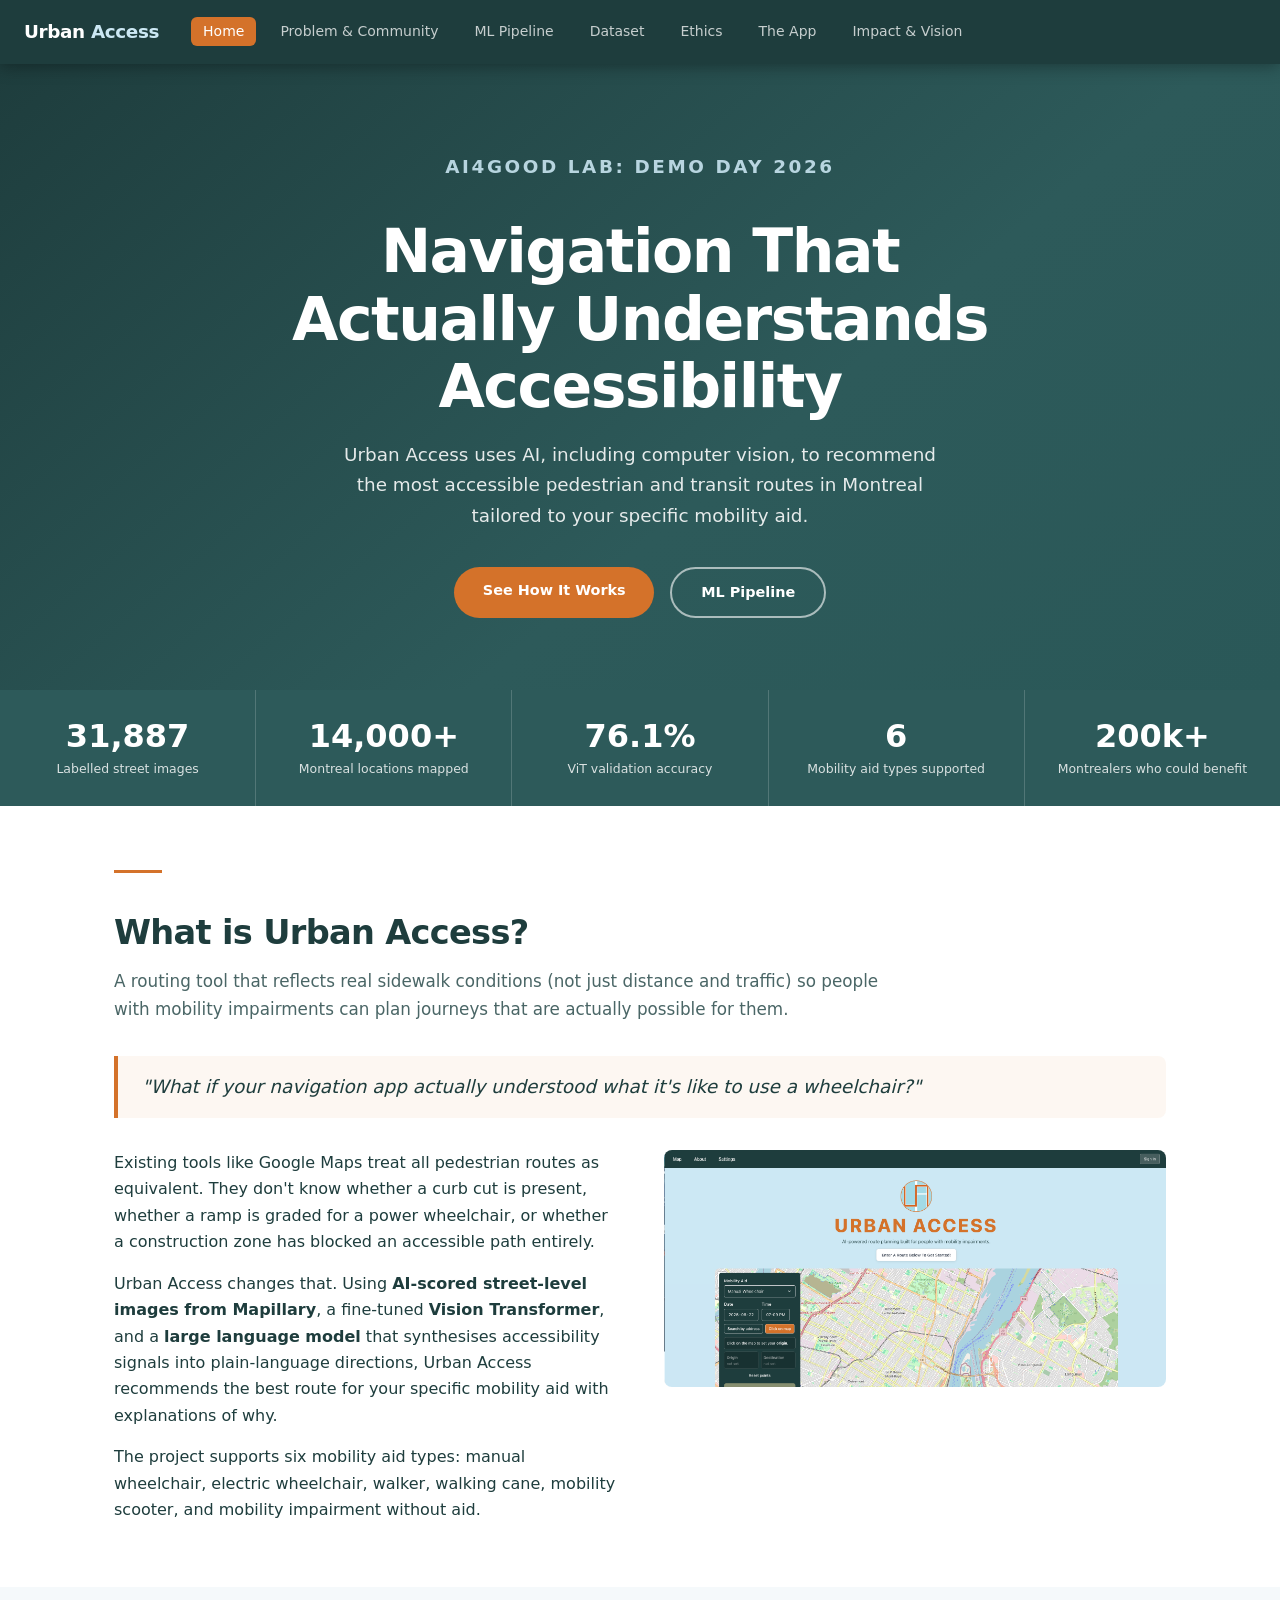
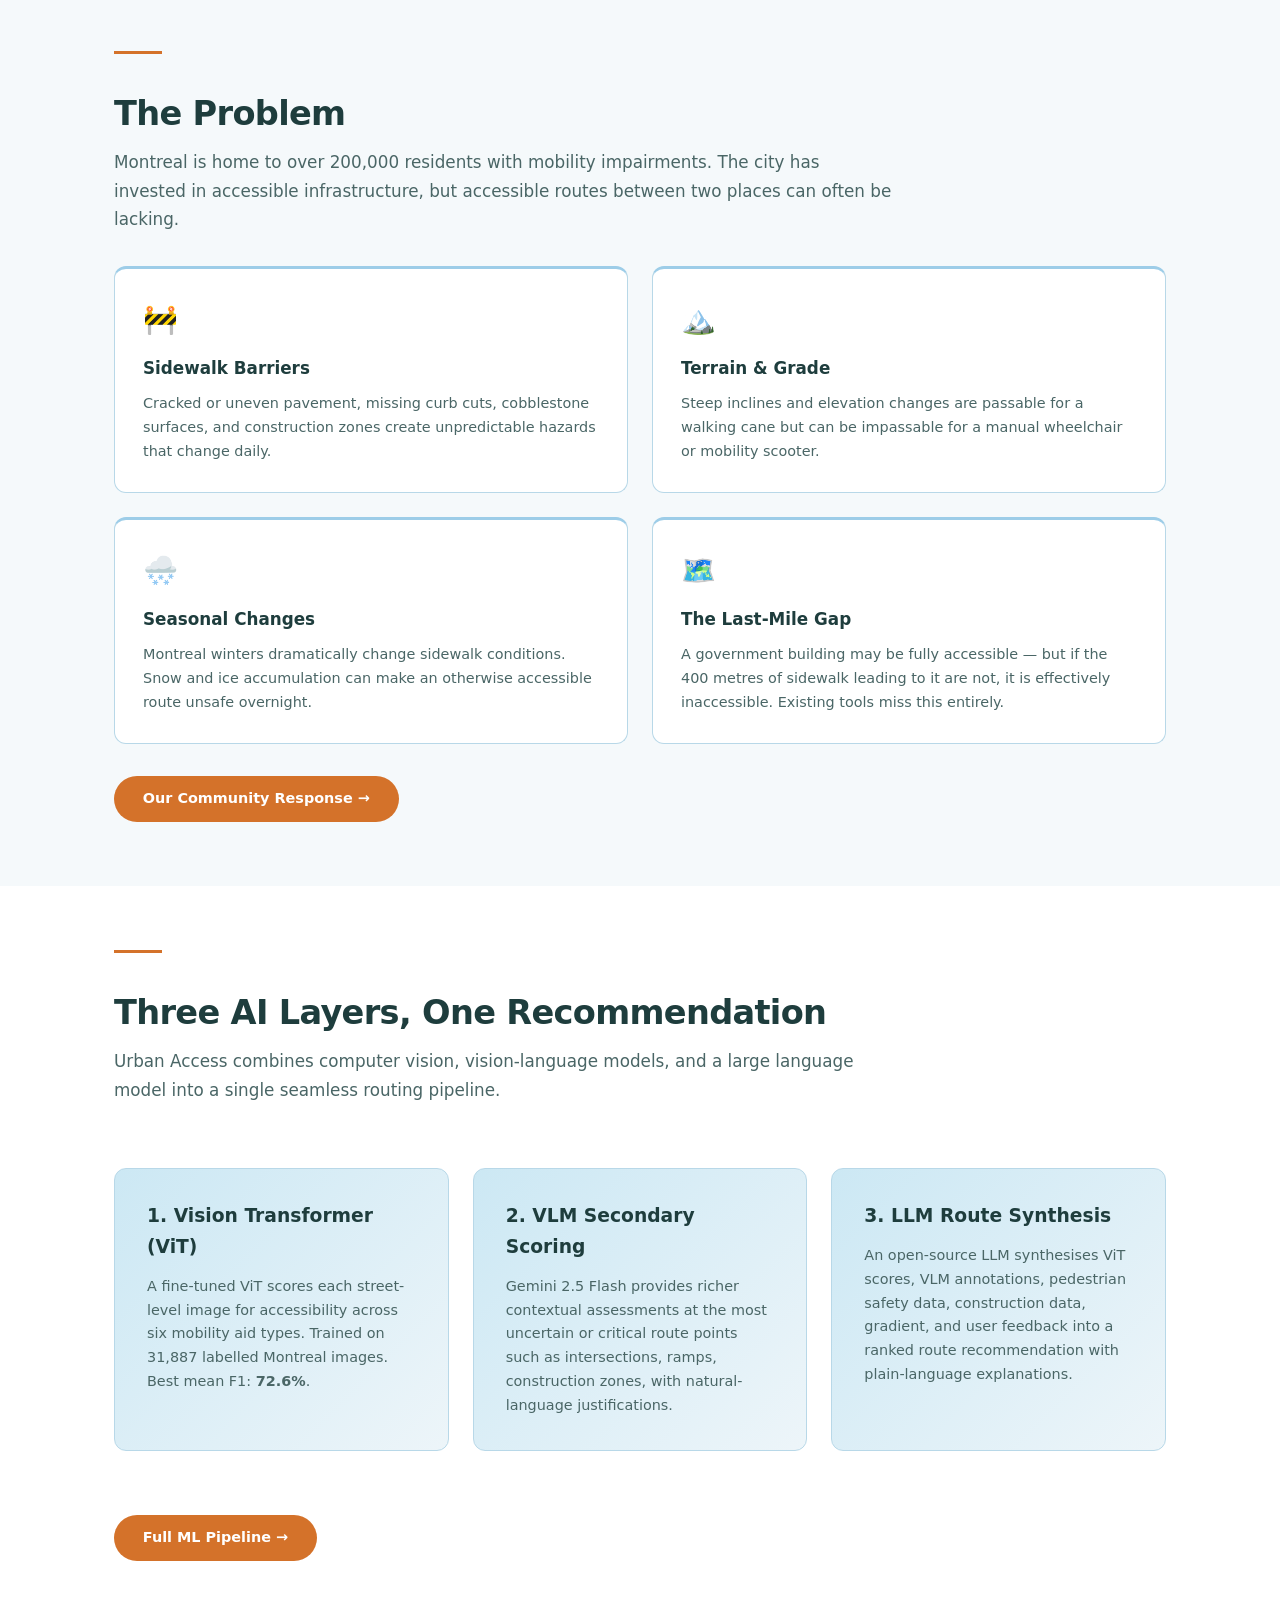
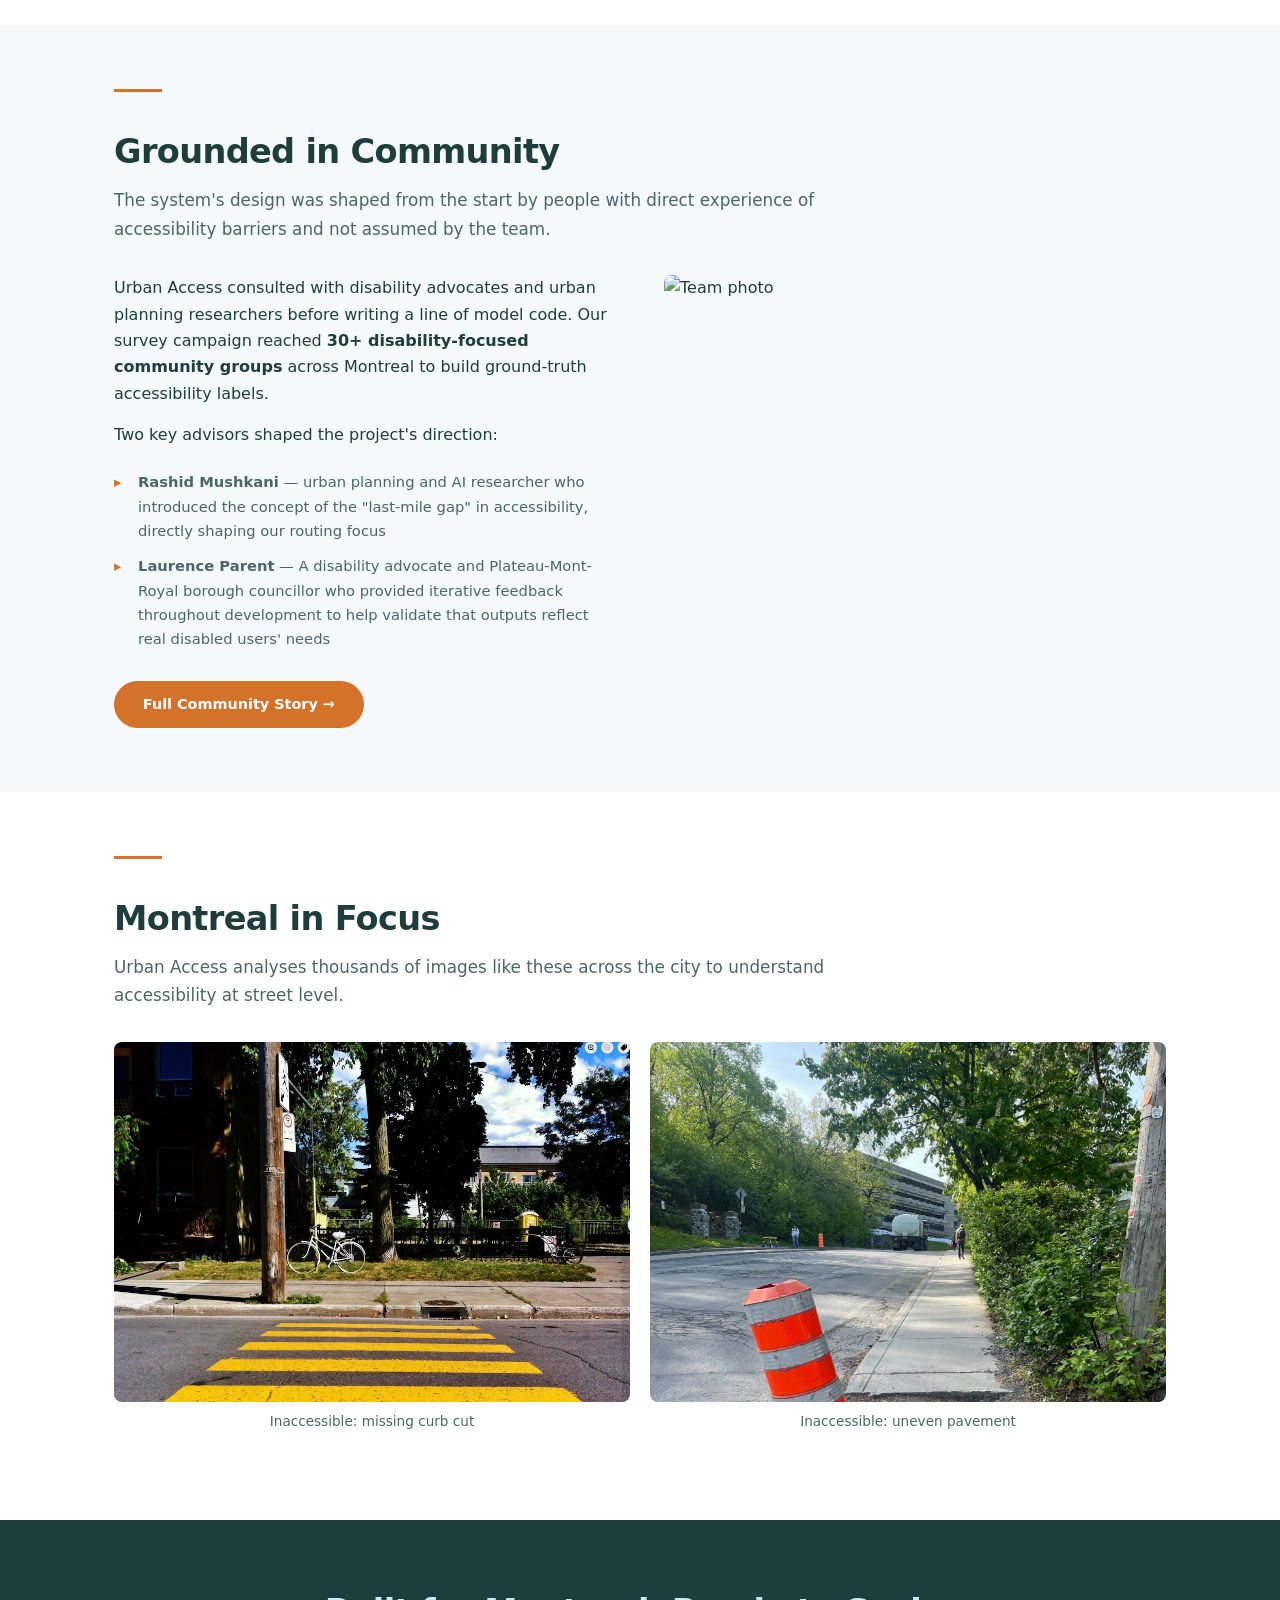
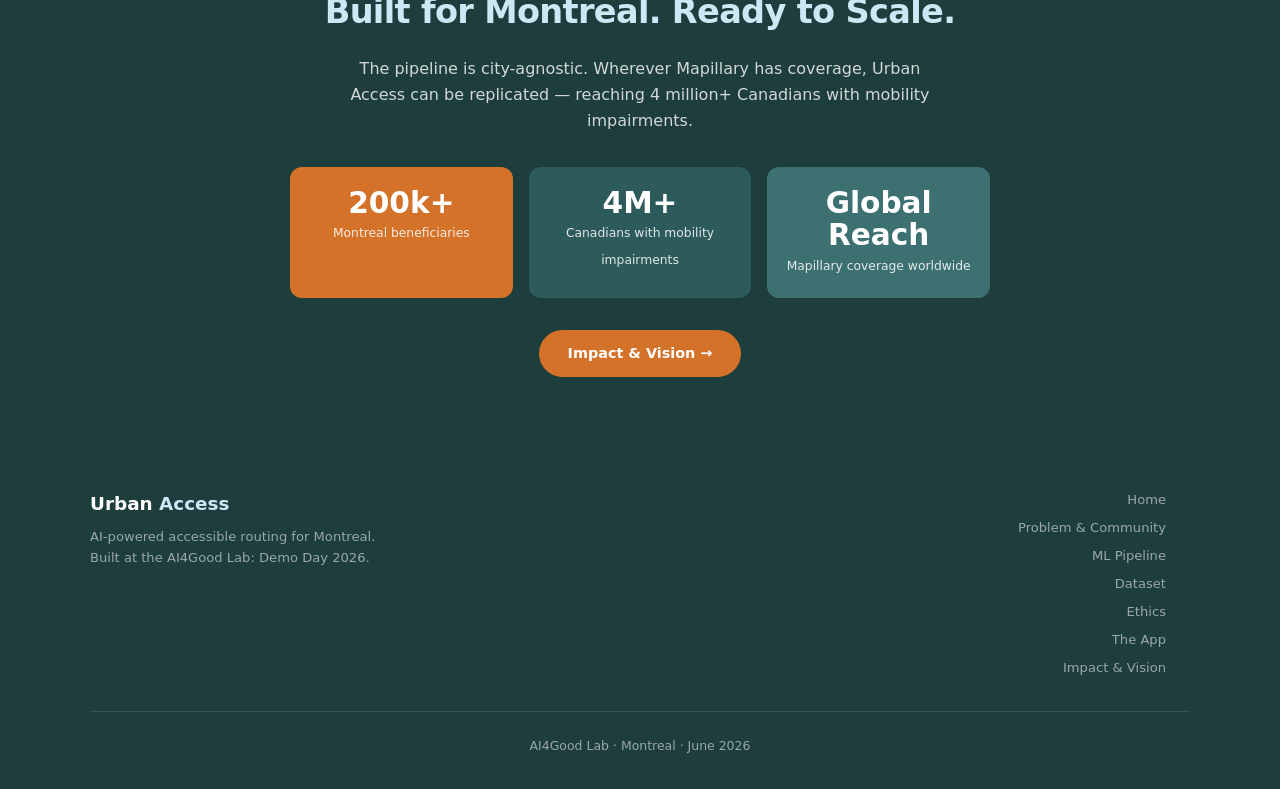
==== commit 2f565137: "photo changes" ====
--- a/docs/index.html
+++ b/docs/index.html
@@ -114,7 +114,7 @@
       <div class="three-col mt-3">
         <div class="highlight-band">
           <h3>1. Vision Transformer (ViT)</h3>
-          <p style="font-size:0.9rem;color:var(--text-muted)">A fine-tuned ViT scores each street-level image for accessibility across six mobility aid types. Trained on 31,887 labelled Montreal images. Best mean F1: <strong>72.6%/strong>.</p>
+          <p style="font-size:0.9rem;color:var(--text-muted)">A fine-tuned ViT scores each street-level image for accessibility across six mobility aid types. Trained on 31,887 labelled Montreal images. Best mean F1: <strong>72.6%</strong>.</p>
         </div>
         <div class="highlight-band">
           <h3>2. VLM Secondary Scoring</h3>
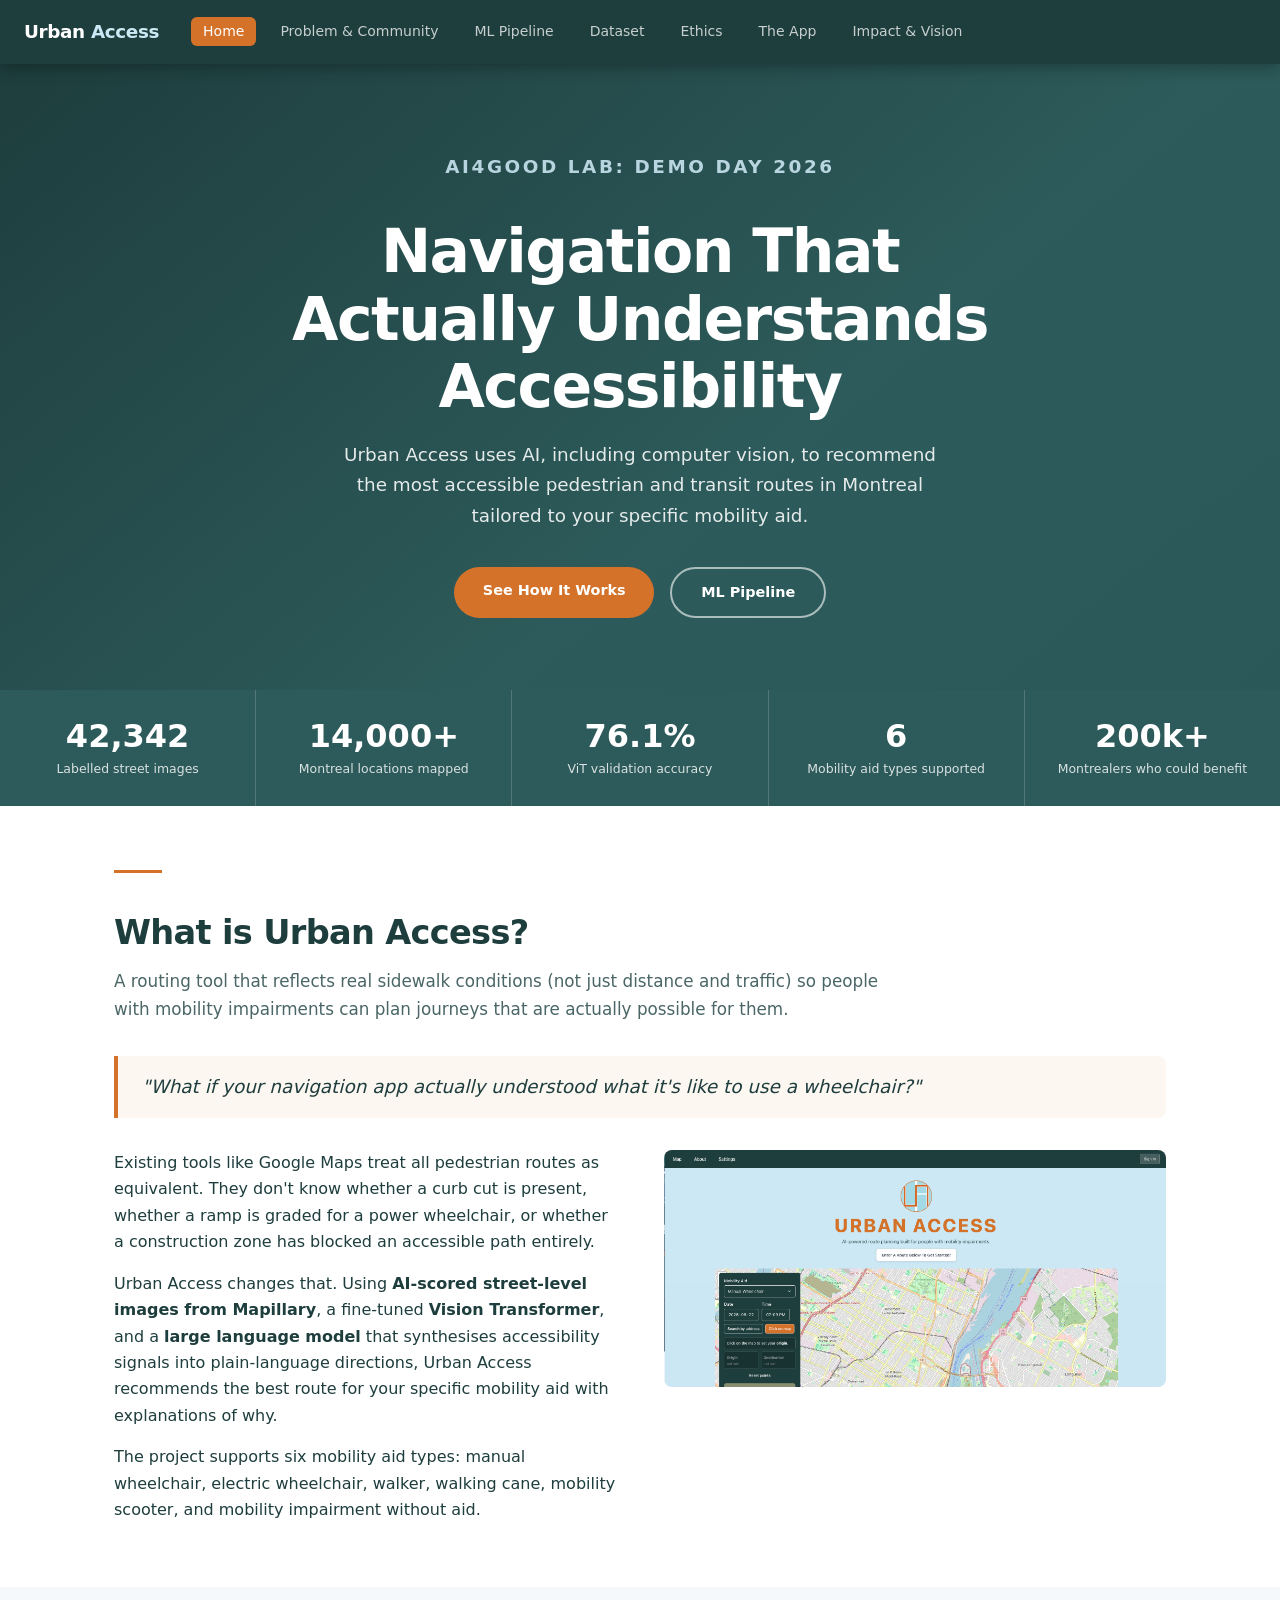
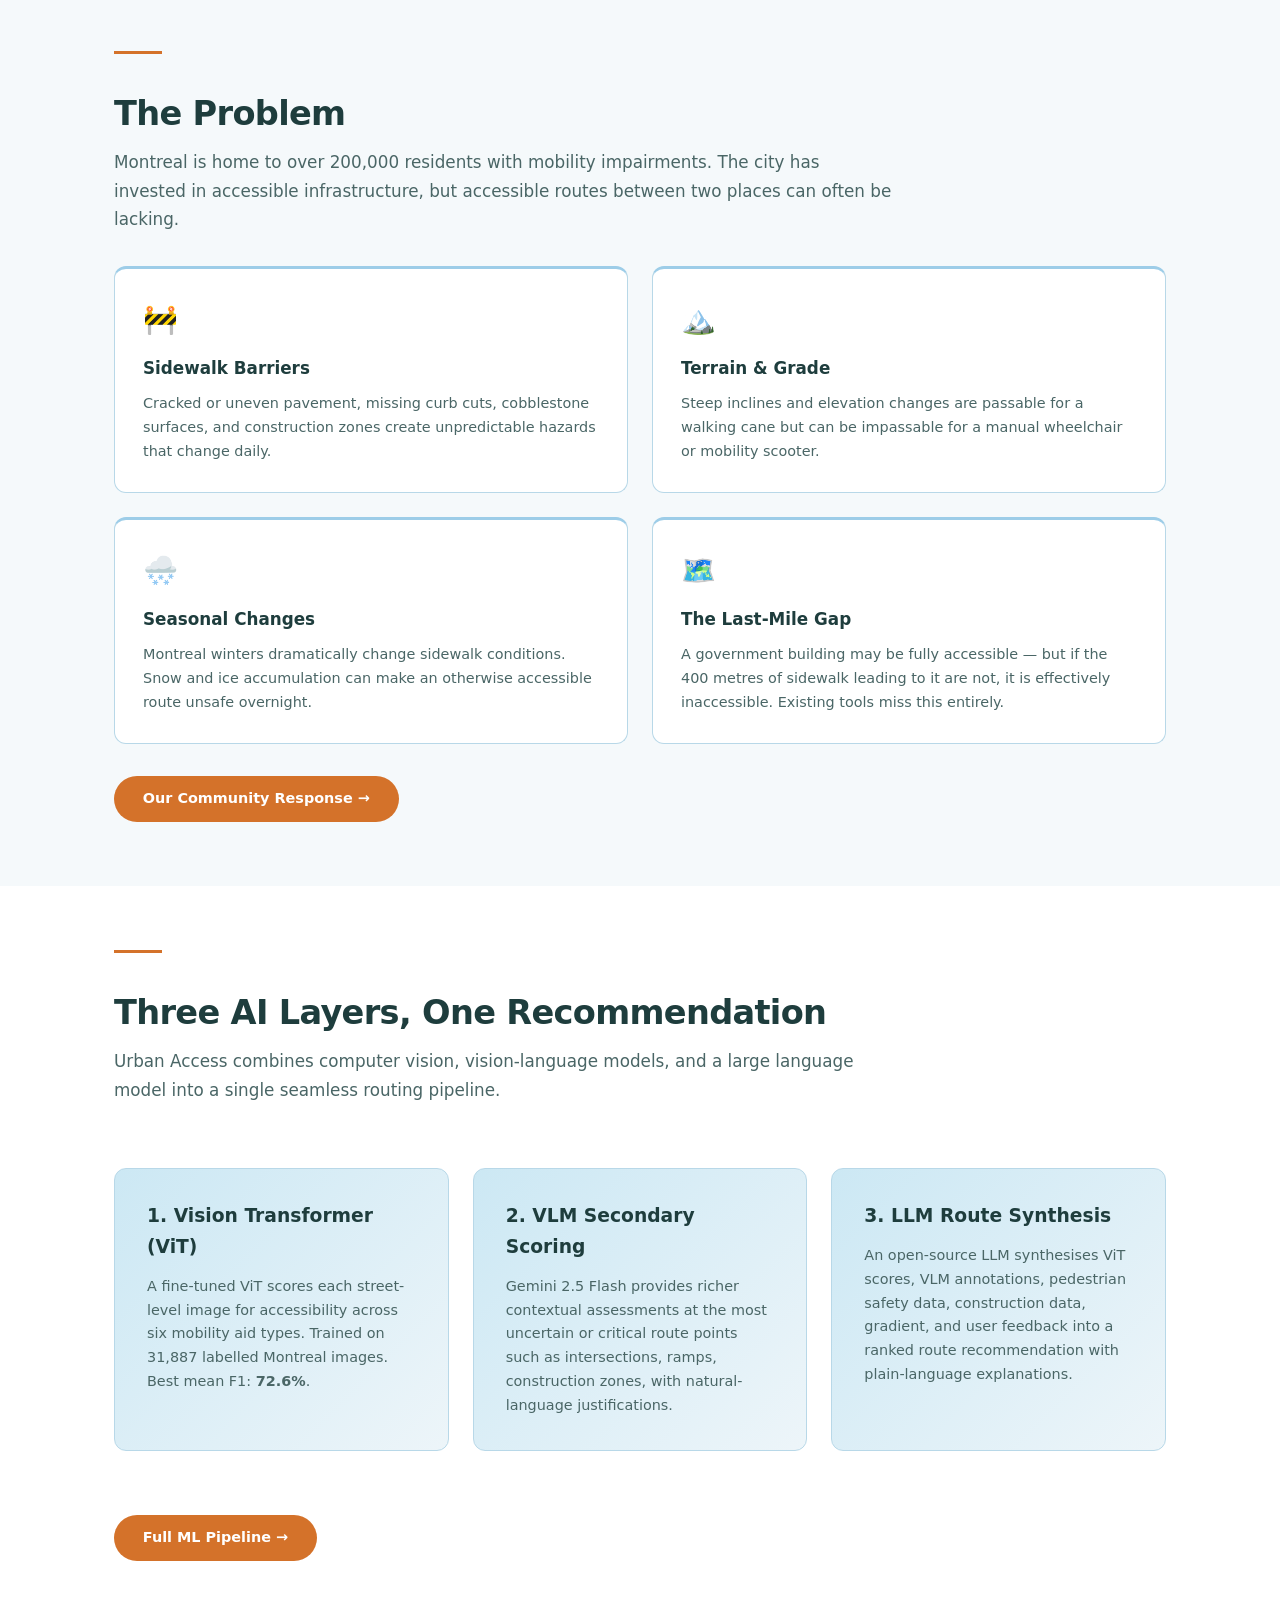
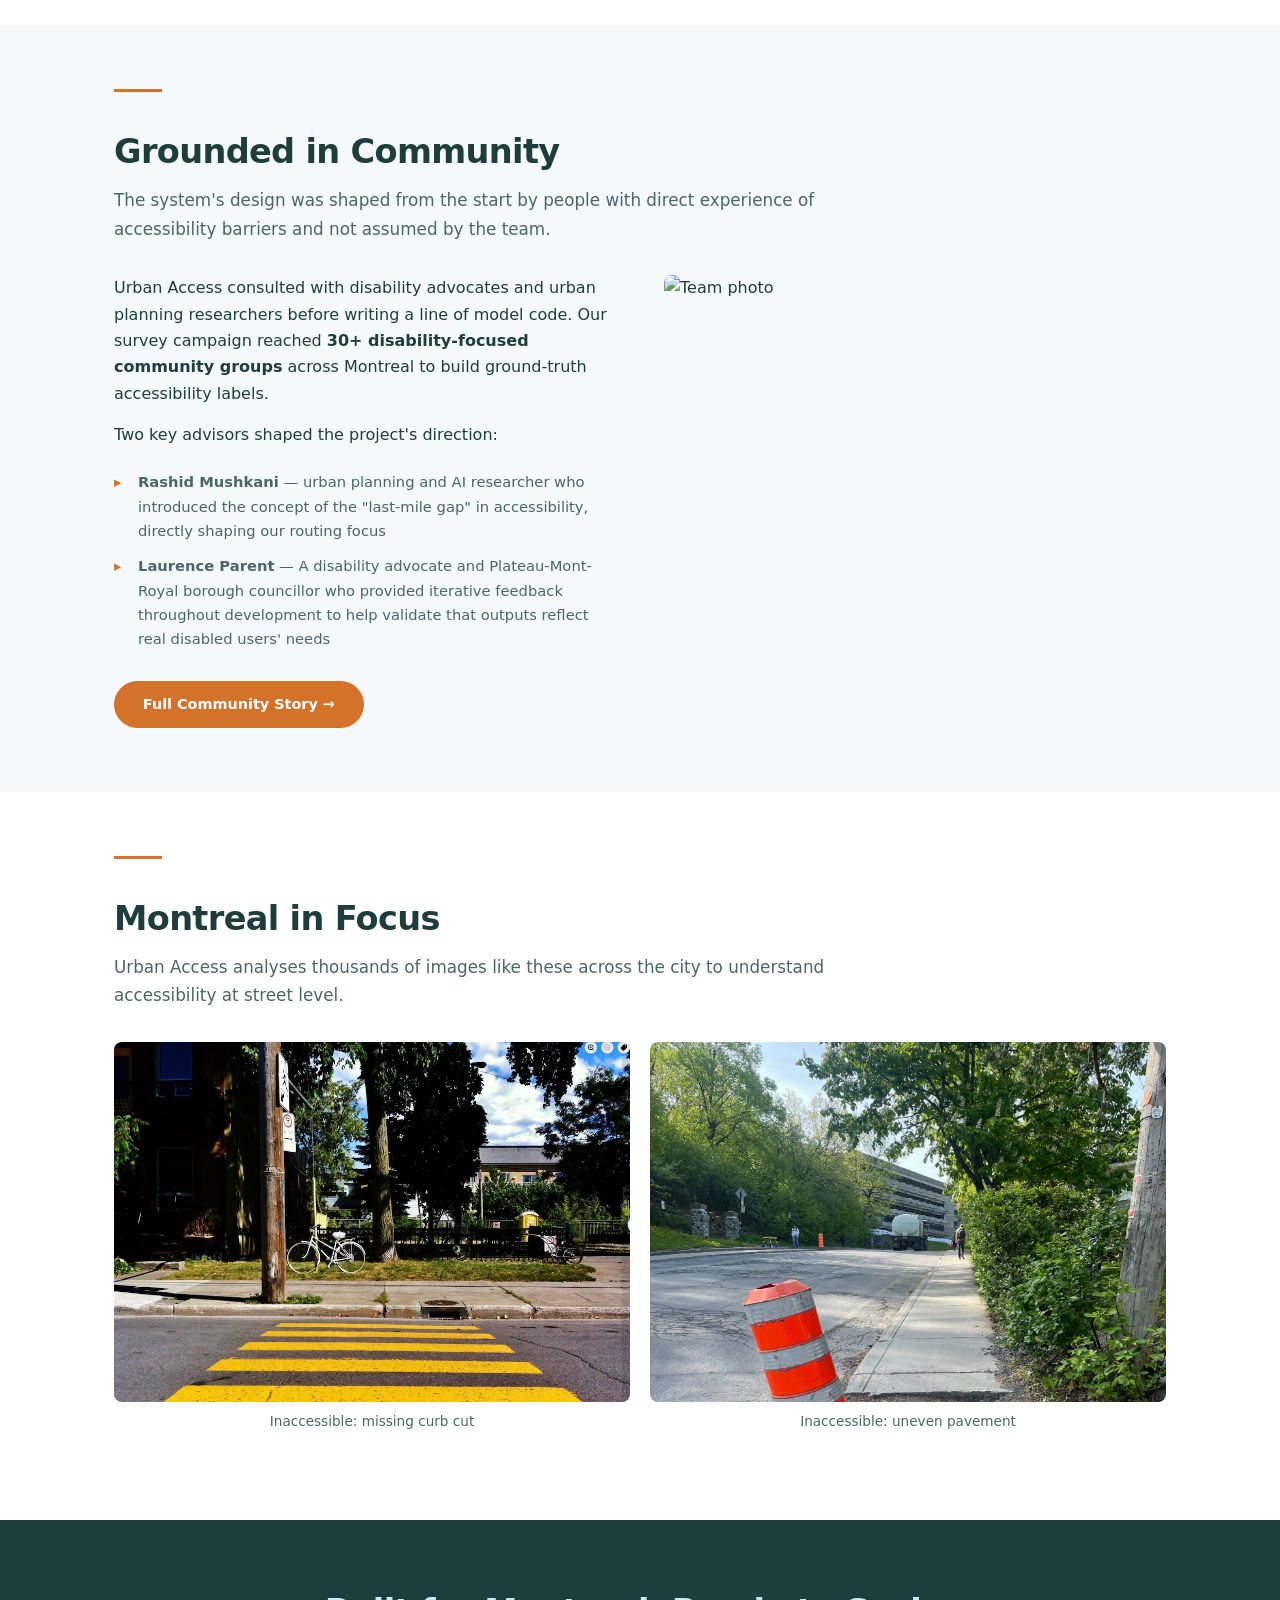
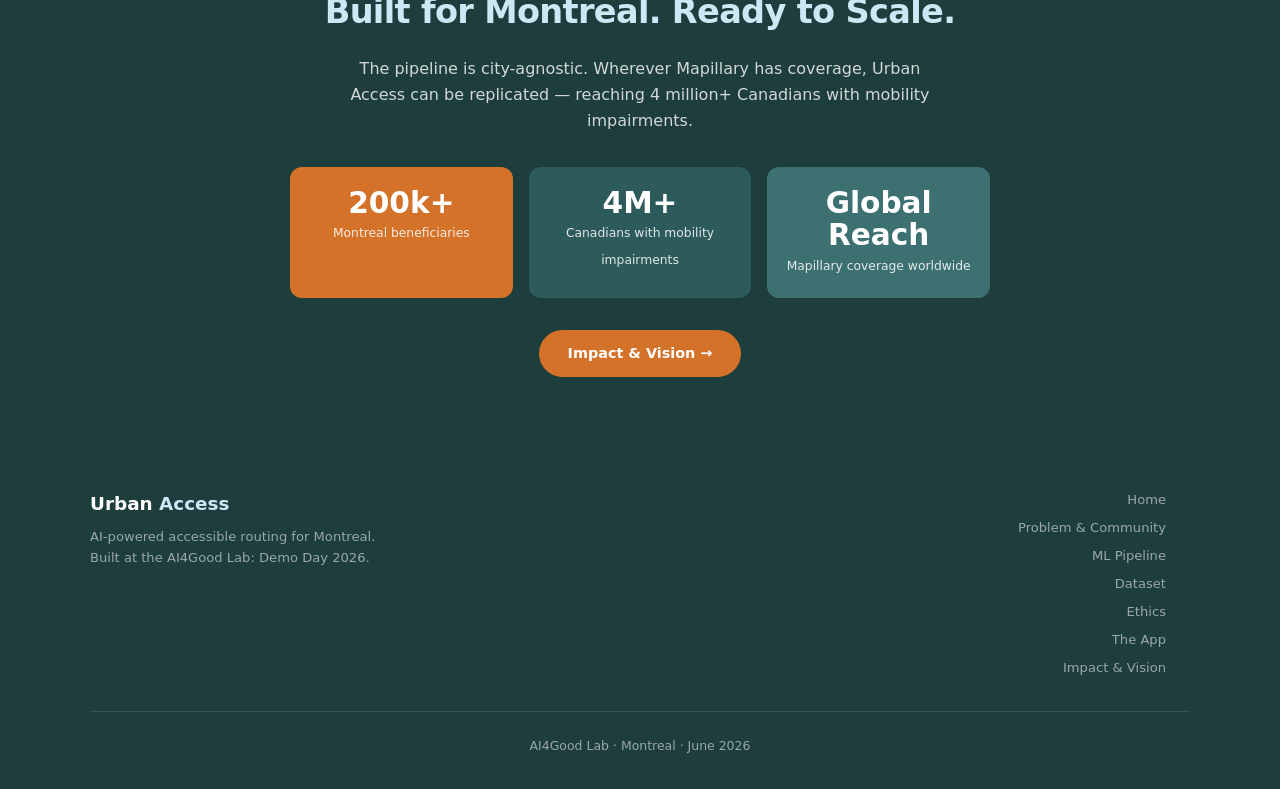
==== commit ef3adcf0: "photo changes" ====
--- a/docs/index.html
+++ b/docs/index.html
@@ -39,7 +39,7 @@
 
   <!-- ── STATS BAR ── -->
   <div class="stats-bar">
-    <div class="stat-item"><span class="num">31,887</span><span class="lbl">Labelled street images</span></div>
+    <div class="stat-item"><span class="num">42,342</span><span class="lbl">Labelled street images</span></div>
     <div class="stat-item"><span class="num">14,000+</span><span class="lbl">Montreal locations mapped</span></div>
     <div class="stat-item"><span class="num">76.1%</span><span class="lbl">ViT validation accuracy</span></div>
     <div class="stat-item"><span class="num">6</span><span class="lbl">Mobility aid types supported</span></div>
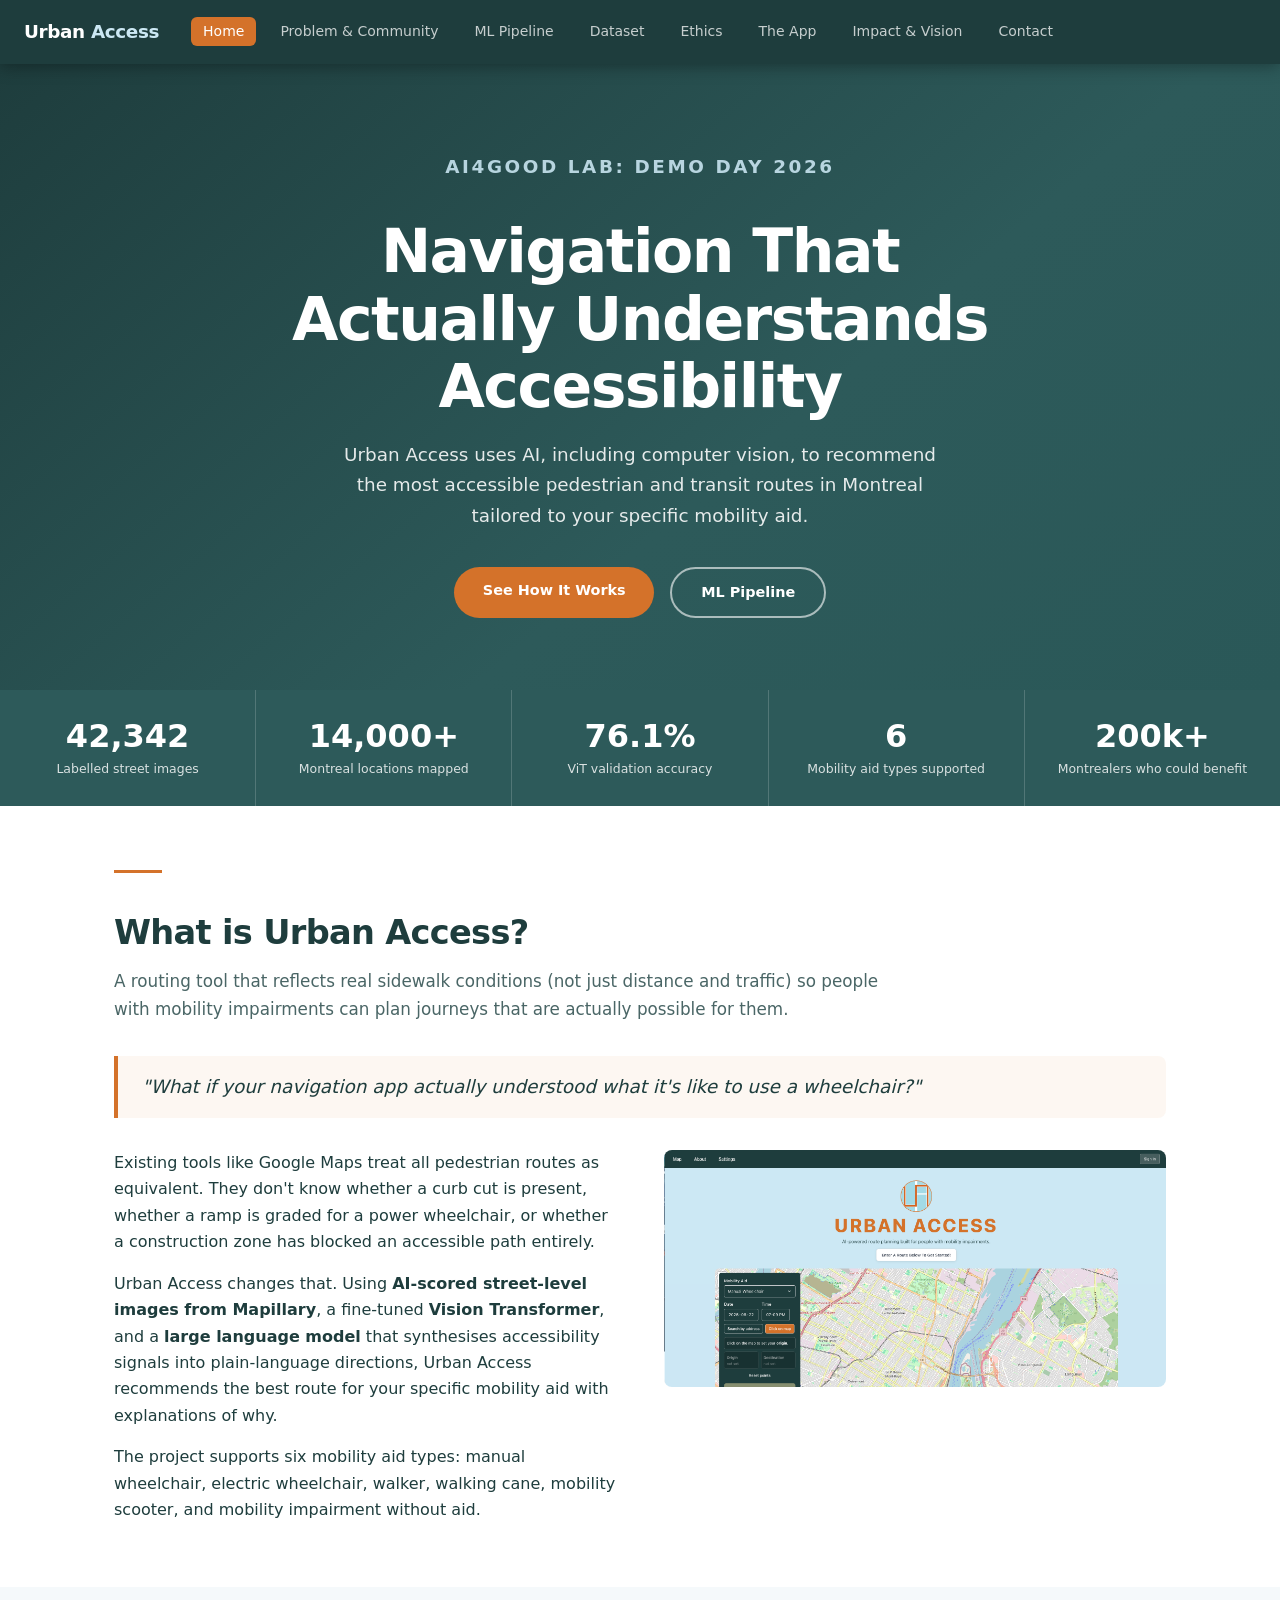
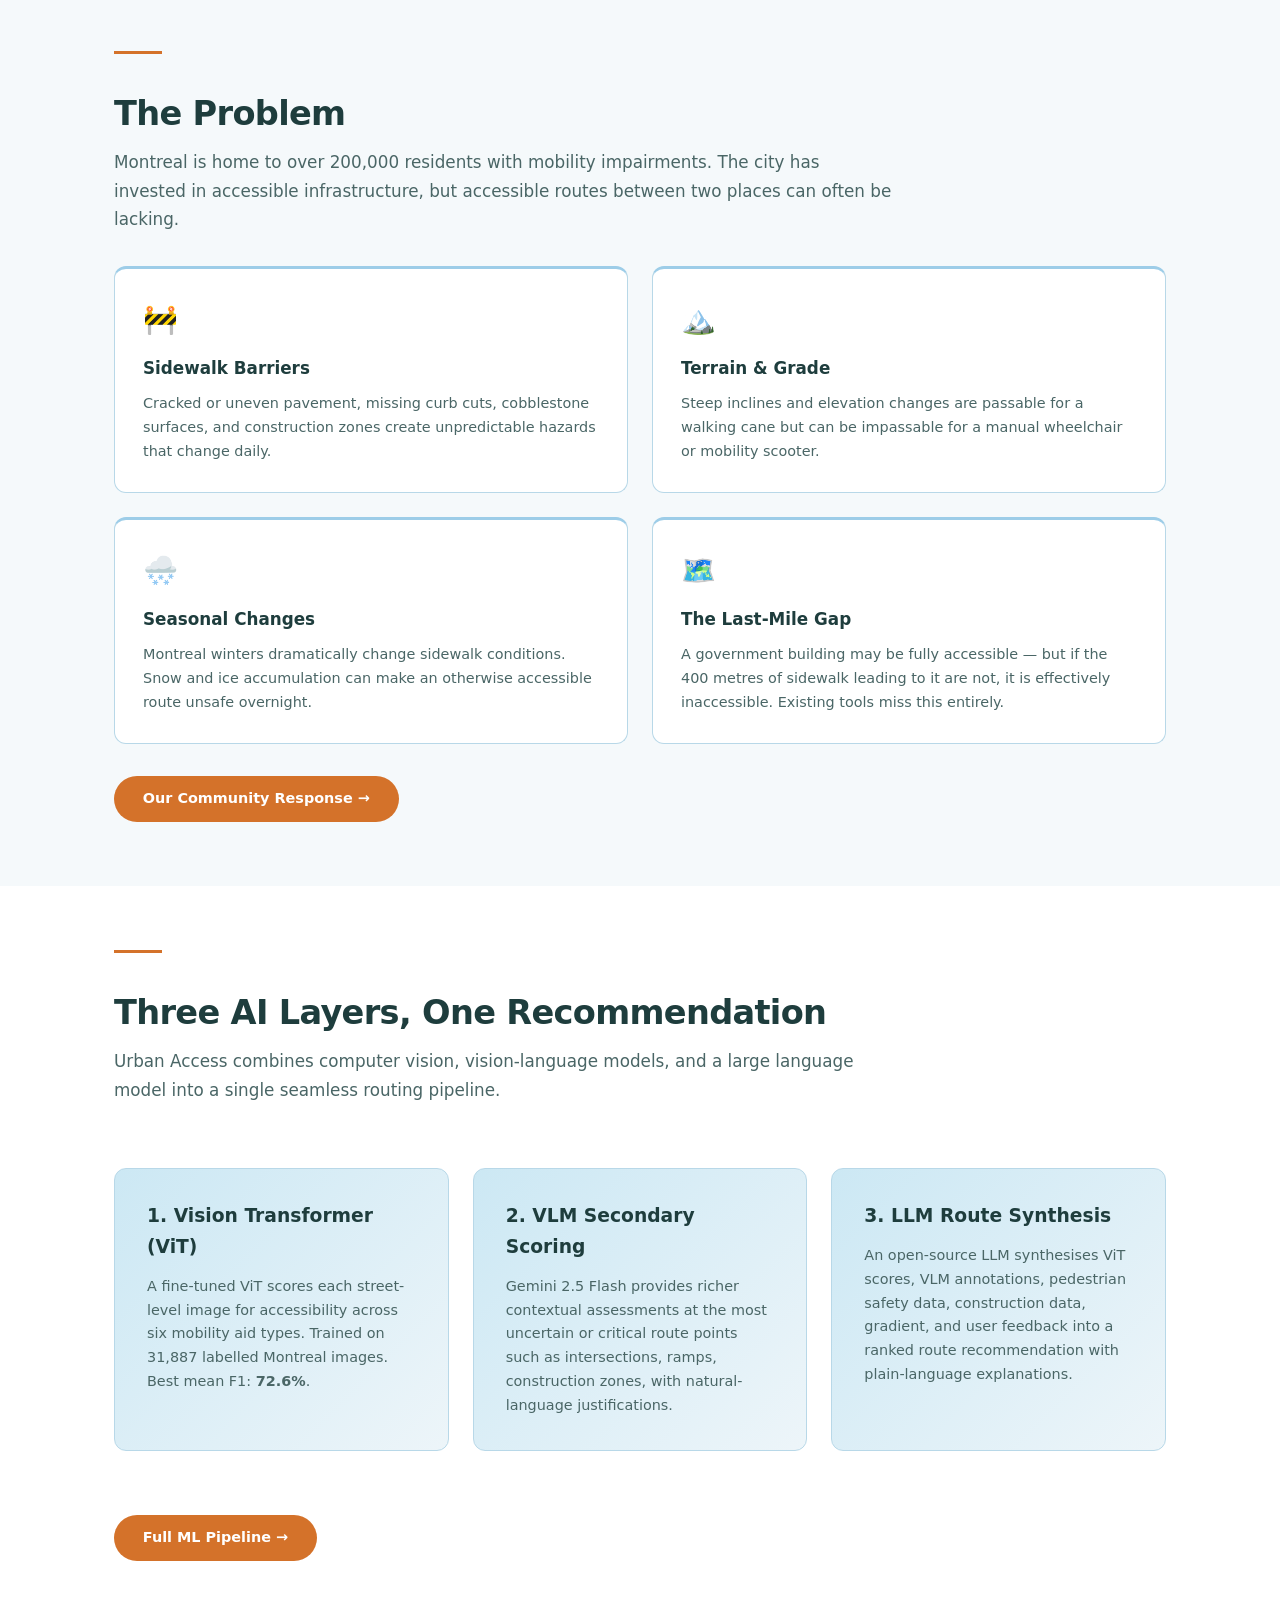
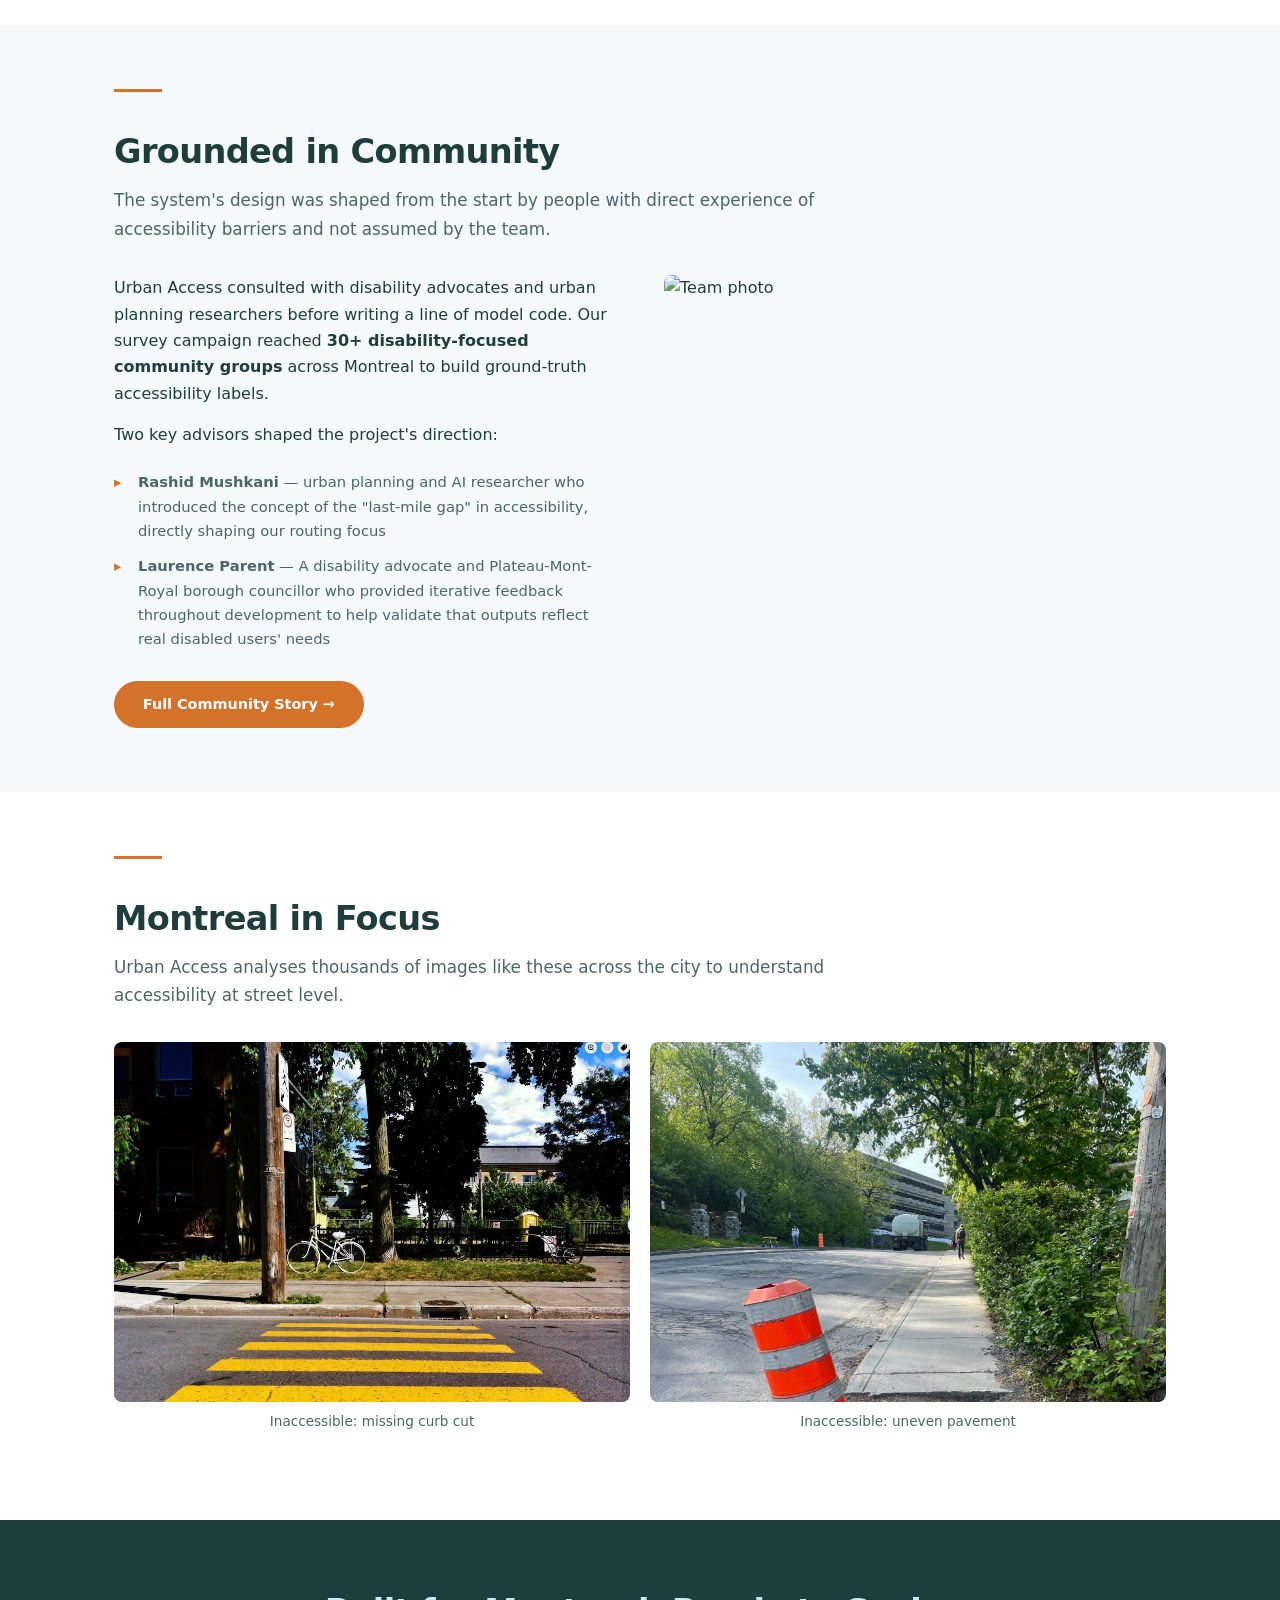
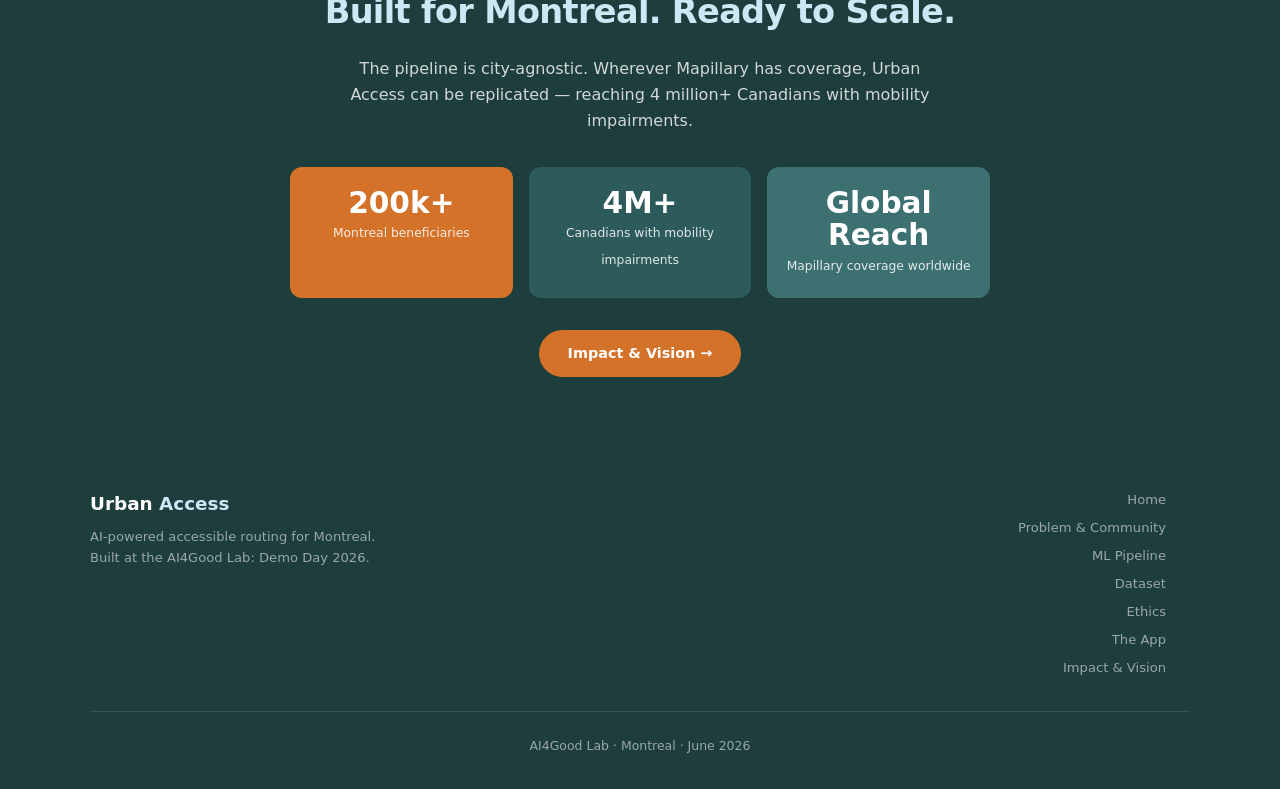
==== commit c41a22ee: "contact page" ====
--- a/docs/index.html
+++ b/docs/index.html
@@ -18,6 +18,7 @@
     <li><a href="ethics.html">Ethics</a></li>
     <li><a href="application.html">The App</a></li>
     <li><a href="impact.html">Impact &amp; Vision</a></li>
+    <li><a href="contact.html">Contact</a></li>
   </ul>
   <button class="hamburger" id="hamburger" aria-label="Toggle menu">&#9776;</button>
 </nav>
